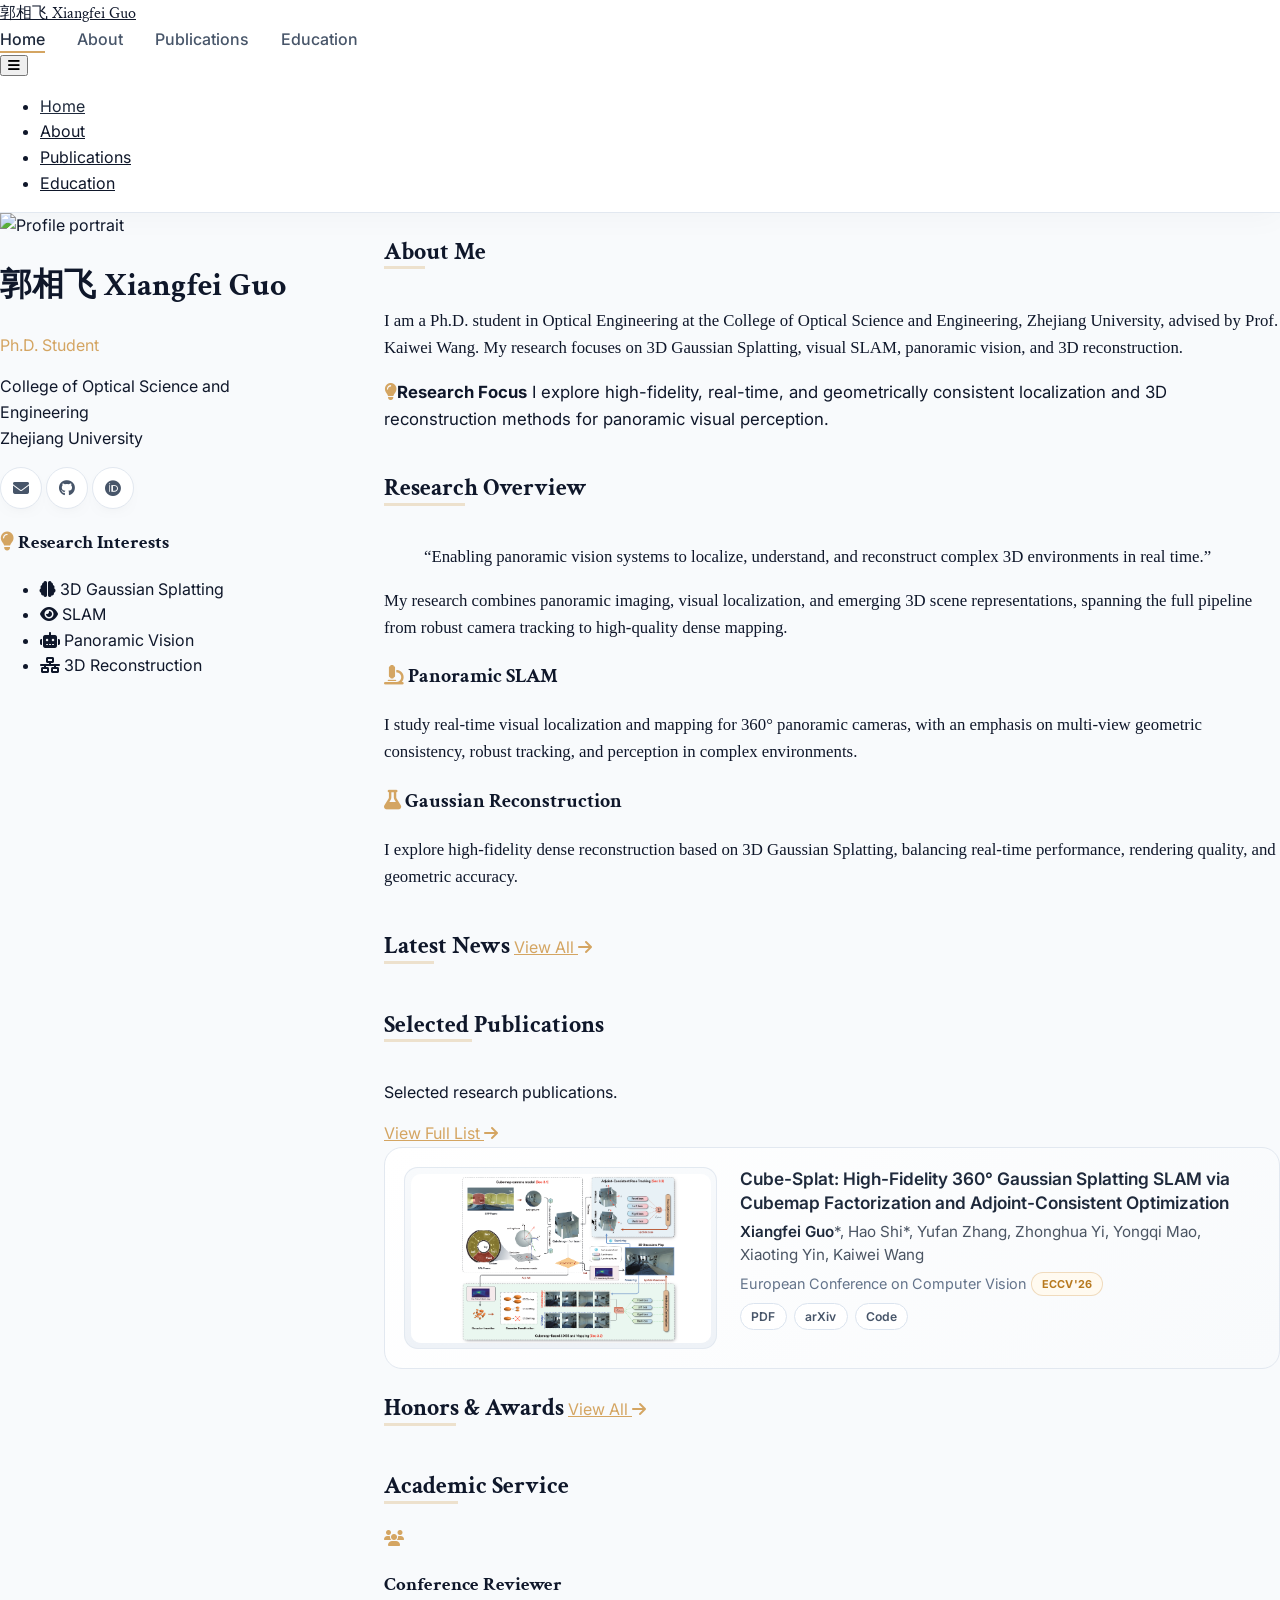
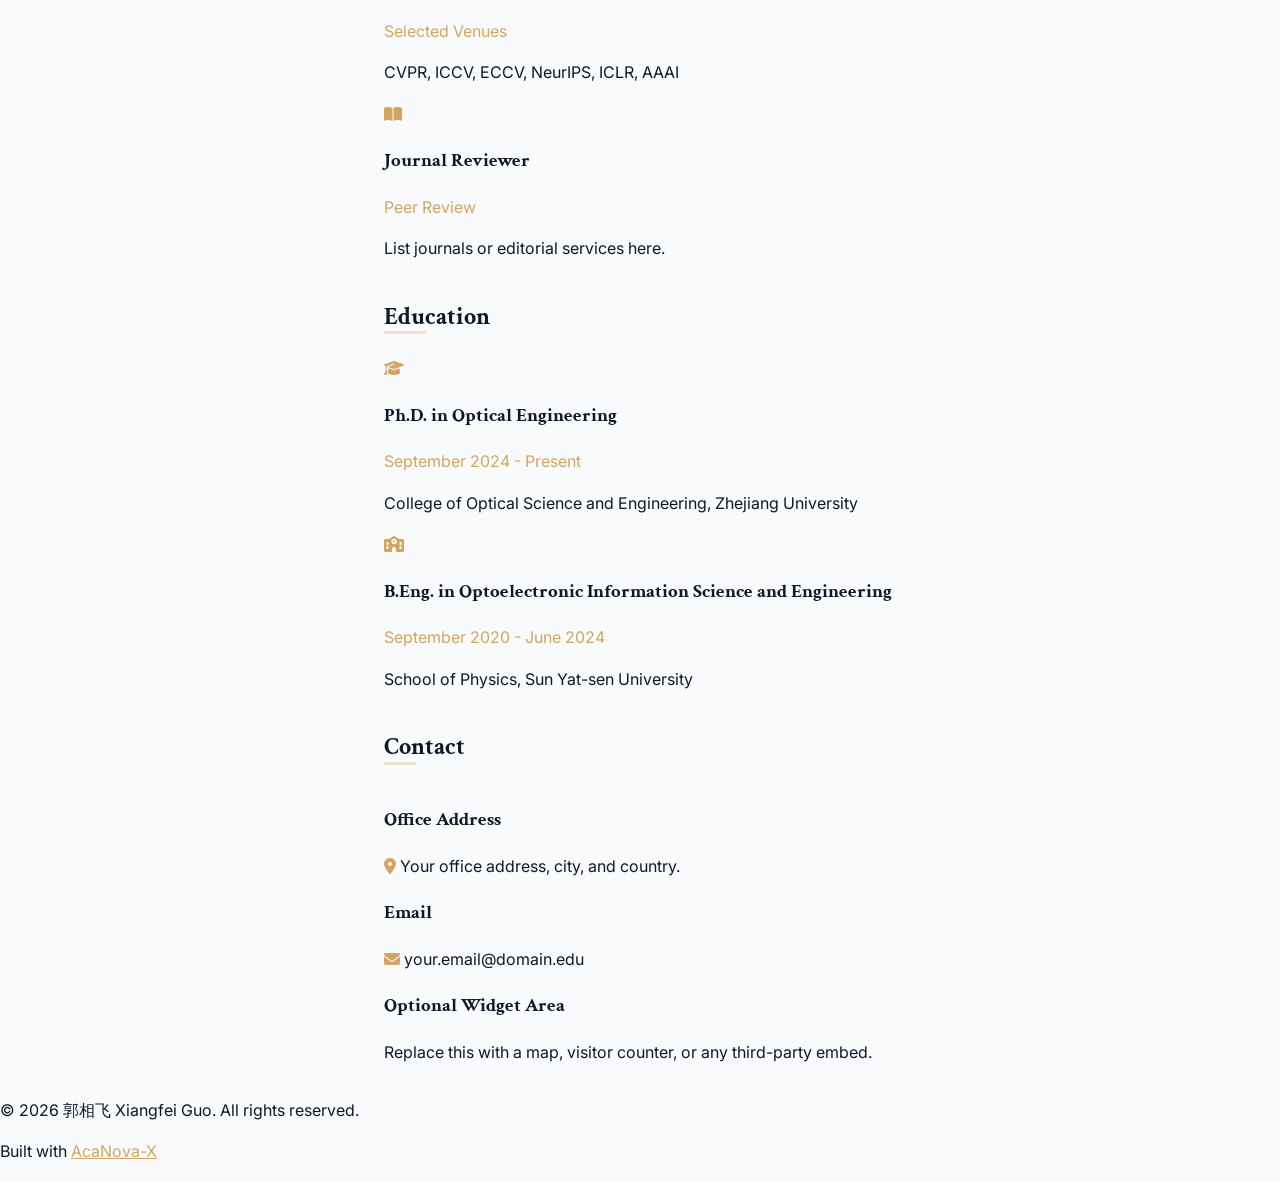
==== index.html @ fe102159 "Refresh navigation assets after deployment" ====
<!DOCTYPE html>
<html lang="en" class="scroll-smooth">
<head>
    <meta charset="UTF-8">
    <meta name="viewport" content="width=device-width, initial-scale=1.0">
    <title>郭相飞 Xiangfei Guo | Zhejiang University</title>
    <meta name="description" content="Xiangfei Guo is a Ph.D. student in Optical Engineering at Zhejiang University. His research focuses on 3D Gaussian Splatting, SLAM, panoramic vision, and 3D reconstruction.">
    <link rel="preconnect" href="https://fonts.googleapis.com">
    <link rel="preconnect" href="https://fonts.gstatic.com" crossorigin>
    <link href="https://fonts.googleapis.com/css2?family=Crimson+Text:ital,wght@0,400;0,600;0,700;1,400&family=Inter:wght@300;400;500;600;700&display=swap" rel="stylesheet">
    <link rel="stylesheet" href="styles.css?v=20261001-1">
    <link rel="stylesheet" href="https://cdnjs.cloudflare.com/ajax/libs/font-awesome/6.4.0/css/all.min.css">
    <script src="https://cdn.tailwindcss.com"></script>
    <script>
      tailwind.config = {
        theme: {
          extend: {
            colors: {
              background: '#fefffe',
              foreground: '#0f172a',
              primary: '#1e293b',
              accent: '#d4a562',
              'accent-dark': '#b88a4d',
              muted: '#64748b'
            },
            fontFamily: {
              sans: ['Inter', 'sans-serif'],
              serif: ['Crimson Text', 'serif']
            }
          }
        }
      };
    </script>
</head>
<body class="bg-background text-foreground antialiased font-sans">
    <nav class="top-nav glass fixed top-0 left-0 right-0 z-50 transition-all duration-300">
        <div class="max-w-7xl mx-auto px-4 sm:px-6 lg:px-8">
            <div class="flex justify-between items-center h-16 lg:h-20">
                <div class="flex-shrink-0">
                    <a href="#" class="text-xl lg:text-2xl font-serif font-semibold text-primary hover:text-accent transition-colors duration-200">
                        郭相飞 Xiangfei Guo
                    </a>
                </div>

                <div class="hidden lg:block">
                    <div class="ml-10 flex items-center space-x-8">
                        <ul class="nav-links">
                            <li><a href="#homepage" class="nav-item">Home</a></li>
                            <li><a href="#about" class="nav-item">About</a></li>
                            <li><a href="#publications" class="nav-item">Publications</a></li>
                            <li><a href="#educations" class="nav-item">Education</a></li>
                        </ul>
                    </div>
                </div>

                <div class="lg:hidden flex items-center">
                    <button class="mobile-menu-btn p-2 rounded-md text-neutral-600 hover:text-primary" aria-label="Toggle navigation">
                        <i class="fas fa-bars"></i>
                    </button>
                </div>
            </div>

            <div class="mobile-menu hidden lg:hidden absolute top-16 left-0 w-full bg-white/95 backdrop-blur-md border-b border-neutral-200 shadow-lg" id="mobile-menu">
                <ul class="flex flex-col py-4 px-4 space-y-4">
                    <li><a href="#homepage" class="mobile-nav-item block text-neutral-600 hover:text-primary font-medium">Home</a></li>
                    <li><a href="#about" class="mobile-nav-item block text-neutral-600 hover:text-primary font-medium">About</a></li>
                    <li><a href="#publications" class="mobile-nav-item block text-neutral-600 hover:text-primary font-medium">Publications</a></li>
                    <li><a href="#educations" class="mobile-nav-item block text-neutral-600 hover:text-primary font-medium">Education</a></li>
                </ul>
            </div>
        </div>
    </nav>

    <main class="min-h-screen pt-20 lg:pt-28 pb-12">
        <div class="w-full max-w-[1480px] mx-auto px-4 sm:px-6 lg:px-8">
            <div class="grid-layout">
                <div class="profile-column">
                    <div class="profile-card sticky top-24">
                        <div class="profile-image-container mb-6 mx-auto max-w-[180px]">
                            <img src="assets/profile.jpg" alt="Profile portrait" class="w-full h-auto rounded-xl shadow-sm">
                        </div>

                        <div class="text-center mb-6">
                            <h1 class="text-3xl font-serif font-bold text-primary mb-2">郭相飞 <span class="block text-2xl mt-1">Xiangfei Guo</span></h1>
                            <p class="text-lg text-accent font-medium mb-1">Ph.D. Student</p>
                            <p class="text-neutral-600 mb-2">College of Optical Science and Engineering<br>Zhejiang University</p>
                        </div>

                        <div class="social-links flex flex-wrap justify-center gap-3 mb-6">
                            <a href="mailto:guoxf@zju.edu.cn" class="social-btn" title="Email"><i class="fas fa-envelope"></i></a>
                            <a href="https://github.com/guoxf304" target="_blank" rel="noopener noreferrer" class="social-btn" title="GitHub"><i class="fab fa-github"></i></a>
                            <a href="https://orcid.org/0009-0009-0961-1100" target="_blank" rel="noopener noreferrer" class="social-btn" title="ORCID"><i class="fab fa-orcid"></i></a>
                        </div>

                        <div class="research-interests-card bg-neutral-100 rounded-xl p-5 mb-6">
                            <h3 class="font-serif font-bold text-lg text-primary mb-4 pb-2 border-b border-neutral-200 flex items-center">
                                <i class="fas fa-lightbulb text-accent mr-2 text-base"></i> Research Interests
                            </h3>
                            <ul class="space-y-3">
                                <li class="flex items-center text-neutral-700 hover:text-primary transition-colors">
                                    <i class="fas fa-brain text-accent/80 mr-3 w-5 text-center text-sm"></i>
                                    <span class="text-sm font-medium">3D Gaussian Splatting</span>
                                </li>
                                <li class="flex items-center text-neutral-700 hover:text-primary transition-colors">
                                    <i class="fas fa-eye text-accent/80 mr-3 w-5 text-center text-sm"></i>
                                    <span class="text-sm font-medium">SLAM</span>
                                </li>
                                <li class="flex items-center text-neutral-700 hover:text-primary transition-colors">
                                    <i class="fas fa-robot text-accent/80 mr-3 w-5 text-center text-sm"></i>
                                    <span class="text-sm font-medium">Panoramic Vision</span>
                                </li>
                                <li class="flex items-center text-neutral-700 hover:text-primary transition-colors">
                                    <i class="fas fa-network-wired text-accent/80 mr-3 w-5 text-center text-sm"></i>
                                    <span class="text-sm font-medium">3D Reconstruction</span>
                                </li>
                            </ul>
                        </div>
                    </div>
                </div>

                <div class="content-column space-y-12">
                    <section id="homepage" class="scroll-mt-24">
                        <span id="about"></span>
                        <div class="section-header mb-6">
                            <h2 class="text-3xl font-serif font-bold text-primary">About Me</h2>
                        </div>
                        <div class="prose max-w-none text-neutral-600 text-justify formal-font">
                            <p class="mb-4">
                                I am a Ph.D. student in Optical Engineering at the College of Optical Science and Engineering, Zhejiang University, advised by Prof. Kaiwei Wang. My research focuses on 3D Gaussian Splatting, visual SLAM, panoramic vision, and 3D reconstruction.
                            </p>

                            <div class="highlight-box bg-accent/10 border-l-4 border-accent p-4 rounded-r-lg text-left font-sans">
                                <p>
                                    <strong><i class="fas fa-lightbulb text-accent mr-2"></i>Research Focus</strong>
                                    I explore high-fidelity, real-time, and geometrically consistent localization and 3D reconstruction methods for panoramic visual perception.
                                </p>
                            </div>
                        </div>
                    </section>

                    <section id="research-thrust" class="scroll-mt-24">
                        <div class="section-header mb-6">
                            <h2 class="text-3xl font-serif font-bold text-primary">Research Overview</h2>
                        </div>
                        <div class="prose max-w-none text-neutral-600 text-justify formal-font">
                            <blockquote class="pl-4 border-l-4 border-accent/30 italic text-neutral-600 bg-neutral-50/50 p-4 rounded-r-lg mb-6">
                                “Enabling panoramic vision systems to localize, understand, and reconstruct complex 3D environments in real time.”
                            </blockquote>

                            <p class="mb-8">
                                My research combines panoramic imaging, visual localization, and emerging 3D scene representations, spanning the full pipeline from robust camera tracking to high-quality dense mapping.
                            </p>

                            <div class="grid md:grid-cols-2 gap-6">
                                <div class="thrust-card bg-neutral-50 rounded-xl p-5 border border-neutral-100 hover:shadow-md transition-all duration-300 group flex flex-col h-full">
                                    <h3 class="font-serif font-bold text-lg text-primary mb-4 flex items-center group-hover:text-accent transition-colors">
                                        <i class="fas fa-microscope text-accent mr-2 group-hover:scale-110 transition-transform"></i> Panoramic SLAM
                                    </h3>
                                    <p class="text-sm leading-relaxed text-justify text-neutral-600 flex-grow">
                                        I study real-time visual localization and mapping for 360° panoramic cameras, with an emphasis on multi-view geometric consistency, robust tracking, and perception in complex environments.
                                    </p>
                                </div>

                                <div class="thrust-card bg-neutral-50 rounded-xl p-5 border border-neutral-100 hover:shadow-md transition-all duration-300 group flex flex-col h-full">
                                    <h3 class="font-serif font-bold text-lg text-primary mb-4 flex items-center group-hover:text-accent transition-colors">
                                        <i class="fas fa-flask text-accent mr-2 group-hover:scale-110 transition-transform"></i> Gaussian Reconstruction
                                    </h3>
                                    <p class="text-sm leading-relaxed text-justify text-neutral-600 flex-grow">
                                        I explore high-fidelity dense reconstruction based on 3D Gaussian Splatting, balancing real-time performance, rendering quality, and geometric accuracy.
                                    </p>
                                </div>
                            </div>
                        </div>
                    </section>

                    <section id="latest-news" class="scroll-mt-24 hidden">
                        <div class="section-header mb-6 flex justify-between items-center">
                            <h2 class="text-3xl font-serif font-bold text-primary">Latest News</h2>
                            <a href="pages/all-news.html" class="text-sm font-medium text-accent hover:text-accent-dark transition-colors">View All <i class="fas fa-arrow-right ml-1"></i></a>
                        </div>
                        <div id="news-container" class="news-list space-y-4"></div>
                    </section>

                    <section id="publications" class="scroll-mt-24">
                        <div class="section-header mb-6 flex justify-between items-start gap-4">
                            <div>
                                <h2 class="text-3xl font-serif font-bold text-primary">Selected Publications</h2>
                                <p class="text-sm text-neutral-500 mt-1">Selected research publications.</p>
                            </div>
                            <a href="pages/all-publications.html" class="text-sm font-medium text-accent hover:text-accent-dark transition-colors whitespace-nowrap mt-1">View Full List <i class="fas fa-arrow-right ml-1"></i></a>
                        </div>

                        <div id="featured-publications-container" class="publications-list space-y-6"></div>
                    </section>

                    <section id="honors" class="scroll-mt-24 hidden">
                        <div class="section-header mb-6 flex justify-between items-center">
                            <h2 class="text-3xl font-serif font-bold text-primary">Honors & Awards</h2>
                            <a href="pages/all-honors.html" class="text-sm font-medium text-accent hover:text-accent-dark transition-colors">View All <i class="fas fa-arrow-right ml-1"></i></a>
                        </div>
                        <div id="honors-container" class="honors-list space-y-4"></div>
                    </section>

                    <section id="services" class="scroll-mt-24 hidden">
                        <div class="section-header mb-6">
                            <h2 class="text-3xl font-serif font-bold text-primary">Academic Service</h2>
                        </div>
                        <div class="timeline space-y-6">
                            <div class="timeline-item flex gap-4">
                                <div class="school-logo-container w-16 h-16 flex-shrink-0 bg-white rounded-lg shadow-sm p-2 flex items-center justify-center border border-neutral-100 text-2xl text-accent">
                                    <i class="fas fa-users"></i>
                                </div>
                                <div class="timeline-content">
                                    <h3 class="font-semibold text-primary">Conference Reviewer</h3>
                                    <p class="text-sm text-accent font-medium">Selected Venues</p>
                                    <p class="text-sm text-neutral-600 mt-1 leading-relaxed">CVPR, ICCV, ECCV, NeurIPS, ICLR, AAAI</p>
                                </div>
                            </div>

                            <div class="timeline-item flex gap-4">
                                <div class="school-logo-container w-16 h-16 flex-shrink-0 bg-white rounded-lg shadow-sm p-2 flex items-center justify-center border border-neutral-100 text-2xl text-accent">
                                    <i class="fas fa-book-open"></i>
                                </div>
                                <div class="timeline-content">
                                    <h3 class="font-semibold text-primary">Journal Reviewer</h3>
                                    <p class="text-sm text-accent font-medium">Peer Review</p>
                                    <p class="text-sm text-neutral-600 mt-1 leading-relaxed">List journals or editorial services here.</p>
                                </div>
                            </div>
                        </div>
                    </section>

                    <section id="educations" class="scroll-mt-24">
                        <div class="section-header mb-6">
                            <h2 class="text-3xl font-serif font-bold text-primary">Education</h2>
                        </div>
                        <div class="timeline space-y-6">
                            <div class="timeline-item flex gap-4">
                                <div class="school-logo-container w-16 h-16 flex-shrink-0 bg-white rounded-lg shadow-sm p-2 flex items-center justify-center border border-neutral-100 text-2xl text-accent">
                                    <i class="fas fa-graduation-cap"></i>
                                </div>
                                <div class="timeline-content">
                                    <h3 class="font-semibold text-primary">Ph.D. in Optical Engineering</h3>
                                    <p class="text-sm text-accent font-medium">September 2024 - Present</p>
                                    <p class="text-sm text-neutral-600 mt-1">College of Optical Science and Engineering, Zhejiang University</p>
                                </div>
                            </div>

                            <div class="timeline-item flex gap-4">
                                <div class="school-logo-container w-16 h-16 flex-shrink-0 bg-white rounded-lg shadow-sm p-2 flex items-center justify-center border border-neutral-100 text-2xl text-accent">
                                    <i class="fas fa-school"></i>
                                </div>
                                <div class="timeline-content">
                                    <h3 class="font-semibold text-primary">B.Eng. in Optoelectronic Information Science and Engineering</h3>
                                    <p class="text-sm text-accent font-medium">September 2020 - June 2024</p>
                                    <p class="text-sm text-neutral-600 mt-1">School of Physics, Sun Yat-sen University</p>
                                </div>
                            </div>
                        </div>
                    </section>

                    <section id="contact" class="scroll-mt-24 hidden">
                        <div class="section-header mb-6">
                            <h2 class="text-3xl font-serif font-bold text-primary">Contact</h2>
                        </div>
                        <div class="contact-card bg-white rounded-xl shadow-sm border border-neutral-200 p-5">
                            <div class="mb-4">
                                <h3 class="font-semibold text-primary mb-2">Office Address</h3>
                                <p class="text-neutral-600 flex items-start gap-2">
                                    <i class="fas fa-map-marker-alt mt-1 text-accent"></i>
                                    <span>Your office address, city, and country.</span>
                                </p>
                            </div>
                            <div class="mb-4">
                                <h3 class="font-semibold text-primary mb-2">Email</h3>
                                <p class="text-neutral-600 flex items-start gap-2">
                                    <i class="fas fa-envelope mt-1 text-accent"></i>
                                    <span>your.email@domain.edu</span>
                                </p>
                            </div>
                            <div class="visitor-stats text-center">
                                <h3 class="font-semibold text-primary mb-2">Optional Widget Area</h3>
                                <p class="text-sm text-neutral-500">
                                    Replace this with a map, visitor counter, or any third-party embed.
                                </p>
                            </div>
                        </div>
                    </section>
                </div>
            </div>
        </div>
    </main>

    <footer class="border-t border-neutral-200 py-8 mt-12 bg-neutral-50">
        <div class="max-w-[90rem] mx-auto px-4 text-center text-neutral-500 text-sm">
            <p>&copy; <span id="current-year"></span> 郭相飞 Xiangfei Guo. All rights reserved.</p>
            <p class="mt-2">Built with <a href="https://github.com/yihangtao/AcaNova-X" target="_blank" rel="noopener noreferrer" class="text-accent hover:underline font-medium">AcaNova-X</a></p>
        </div>
    </footer>

    <script src="script.js?v=20261001-1"></script>
</body>
</html>
---- styles.css ----
@import url('https://fonts.googleapis.com/css2?family=Crimson+Text:ital,wght@0,400;0,600;0,700;1,400&family=Inter:wght@300;400;500;600;700&family=Kalam:wght@300;400;700&display=swap');

body {
    font-family: 'Inter', sans-serif;
    color: #0f172a;
    background-color: #f8fafc;
    line-height: 1.6;
    margin: 0;
}

h1, h2, h3, h4, h5, h6 {
    font-family: 'Crimson Text', serif;
}

a {
    color: inherit;
}

.font-serif {
    font-family: 'Crimson Text', serif;
}

.font-sans {
    font-family: 'Inter', sans-serif;
}

.glass {
    background: rgba(255, 255, 255, 0.85);
    backdrop-filter: blur(12px);
    -webkit-backdrop-filter: blur(12px);
    border-bottom: 1px solid rgba(255, 255, 255, 0.3);
    box-shadow: 0 4px 30px rgba(0, 0, 0, 0.03);
}

.top-nav {
    background: rgba(255, 255, 255, 0.92);
    border-bottom: 1px solid #e2e8f0;
}

.nav-links {
    display: flex;
    align-items: center;
    gap: 2rem;
    list-style: none;
    margin: 0;
    padding: 0;
}

.nav-links > li {
    margin: 0;
}

.nav-item {
    position: relative;
    font-weight: 500;
    color: #475569;
    transition: color 0.2s;
    text-decoration: none;
}

.nav-item:hover,
.nav-item.active {
    color: #1e293b;
}

.nav-item::after {
    content: '';
    position: absolute;
    width: 0;
    height: 2px;
    bottom: -4px;
    left: 0;
    background-color: #d4a562;
    transition: width 0.3s ease;
}

.nav-item:hover::after,
.nav-item.active::after {
    width: 100%;
}

.mobile-nav-item.active {
    color: #1e293b;
}

.profile-image-container {
    position: relative;
    z-index: 10;
}

section {
    position: relative;
}

.section-header h2,
.section-title {
    position: relative;
    display: inline-block;
}

.section-header h2::after,
.section-title::after {
    content: '';
    position: absolute;
    bottom: 2px;
    left: 0;
    width: 40%;
    height: 3px;
    background-color: rgba(212, 165, 98, 0.3);
    z-index: -1;
}

.grid-layout {
    display: grid;
    grid-template-columns: 1fr;
    gap: 2rem;
}

@media (min-width: 1024px) {
    .grid-layout {
        grid-template-columns: 320px 1fr;
        gap: 4rem;
        align-items: start;
    }
}

.contact-card {
    transition: all 0.3s ease;
}

.contact-card:hover {
    transform: translateY(-2px);
    box-shadow: 0 10px 15px -3px rgba(0, 0, 0, 0.1), 0 4px 6px -2px rgba(0, 0, 0, 0.05);
    border-color: #cbd5e1;
}

::-webkit-scrollbar {
    width: 8px;
}

::-webkit-scrollbar-track {
    background: #f1f5f9;
}

::-webkit-scrollbar-thumb {
    background: #cbd5e1;
    border-radius: 4px;
}

::-webkit-scrollbar-thumb:hover {
    background: #94a3b8;
}

.text-accent {
    color: #d4a562;
}

.bg-accent {
    background-color: #d4a562;
}

.border-accent {
    border-color: #d4a562;
}

.hover\:text-accent:hover {
    color: #d4a562;
}

details summary {
    cursor: pointer;
    transition: all 0.2s cubic-bezier(0.4, 0, 0.2, 1);
    text-align: justify;
}

.formal-font {
    font-family: 'Times New Roman', Times, serif;
    font-size: 1.05rem;
    line-height: 1.6;
}

.link-highlight {
    color: #b7791f;
    text-decoration: none;
    border-bottom: 1px solid rgba(212, 165, 98, 0.35);
}

.link-highlight:hover {
    color: #8b5e2b;
}

.social-btn {
    width: 2.5rem;
    height: 2.5rem;
    display: inline-flex;
    align-items: center;
    justify-content: center;
    border-radius: 999px;
    border: 1px solid #e2e8f0;
    color: #475569;
    background: #ffffff;
    text-decoration: none;
    transition: all 0.2s ease;
    box-shadow: 0 6px 18px -16px rgba(15, 23, 42, 0.55);
}

.social-btn:hover {
    border-color: rgba(212, 165, 98, 0.5);
    color: #b7791f;
    transform: translateY(-1px);
}

.timeline-item {
    align-items: flex-start;
}

.school-logo-container {
    box-sizing: border-box;
}

.content-container {
    max-width: 1100px;
    margin: 0 auto;
    padding: 6rem 1.25rem 3rem;
}

.main-wrapper {
    width: 100%;
}

.main-content {
    width: 100%;
}

.section {
    background: transparent;
}

.section-title {
    font-size: 2rem;
    font-weight: 700;
    color: #1e293b;
    margin: 0 0 1rem;
}

.subtitle-text {
    font-size: 0.95rem;
    color: #64748b;
    margin-left: 0.5rem;
}

.content-block {
    margin-top: 1.5rem;
}

.view-all-container {
    margin-top: 2rem;
    display: flex;
    justify-content: center;
}

.view-all-btn {
    display: inline-flex;
    align-items: center;
    gap: 0.5rem;
    padding: 0.7rem 1.1rem;
    border-radius: 999px;
    border: 1px solid #dbe4ef;
    background: #ffffff;
    color: #334155;
    text-decoration: none;
    transition: all 0.2s ease;
}

.view-all-btn:hover {
    border-color: rgba(212, 165, 98, 0.55);
    color: #b7791f;
    background: #fffaf0;
}

.publication-filters {
    display: flex;
    flex-wrap: wrap;
    gap: 0.75rem;
    margin: 1rem 0 0;
}

.filter-link {
    display: inline-flex;
    align-items: center;
    gap: 0.45rem;
    padding: 0.55rem 0.95rem;
    border-radius: 999px;
    border: 1px solid #dbe4ef;
    background: #ffffff;
    color: #475569;
    text-decoration: none;
    transition: all 0.2s ease;
}

.filter-link:hover,
.filter-link.active {
    background: #1e293b;
    border-color: #1e293b;
    color: #ffffff;
}

.empty-state {
    text-align: center;
    color: #64748b;
    padding: 2rem 0;
}

.pub-year-group {
    margin-bottom: 2rem;
}

.pub-year-header {
    font-family: 'Inter', sans-serif;
    font-size: 1.35rem;
    font-weight: 700;
    font-style: italic;
    letter-spacing: 0.05em;
    color: #1e293b;
    margin-bottom: 1rem;
    border-bottom: 2px solid #e2e8f0;
    padding-bottom: 0.25rem;
    display: inline-block;
}

.pub-list-ul {
    list-style: none;
    padding-left: 0;
    margin: 0;
    display: flex;
    flex-direction: column;
    gap: 1.4rem;
}

.pub-list-item {
    display: flex;
    gap: 1.4rem;
    align-items: flex-start;
    padding: 1.2rem;
    border: 1px solid #e2e8f0;
    border-radius: 18px;
    background: linear-gradient(135deg, #ffffff 0%, #f8fafc 100%);
    transition: border-color 0.25s ease, background-color 0.25s ease;
    line-height: 1.5;
}

.pub-list-item:hover {
    border-color: rgba(212, 165, 98, 0.55);
}

.pub-content-wrapper {
    width: 100%;
    flex: 1 1 auto;
}

.pub-line-1 {
    display: flex;
    flex-wrap: wrap;
    align-items: center;
    gap: 0.55rem;
    font-size: 1rem;
    margin-bottom: 0.45rem;
}

.pub-title-text {
    font-weight: 600;
    color: #1e293b;
    font-size: 1.08rem;
    line-height: 1.35;
    flex: 0 1 auto;
}

.pub-line-2 {
    font-size: 0.95rem;
    color: #4b5563;
    margin-bottom: 0.35rem;
}

.pub-line-2 strong,
.pub-line-2 b {
    color: #1e293b;
    font-weight: 600;
}

.pub-line-3 {
    font-size: 0.9rem;
    color: #64748b;
    display: flex;
    flex-wrap: wrap;
    align-items: center;
    gap: 0.35rem;
}

.pub-line-4 {
    display: flex;
    flex-wrap: wrap;
    gap: 0.45rem;
    margin-top: 0.45rem;
}

.pub-link-btn {
    display: inline-block;
    font-size: 0.76rem;
    font-weight: 600;
    padding: 0.2rem 0.65rem;
    border: 1px solid #dbe4ef;
    border-radius: 999px;
    color: #475569;
    text-decoration: none;
    transition: all 0.2s;
    background-color: #ffffff;
    box-shadow: 0 8px 16px -14px rgba(15, 23, 42, 0.45);
}

.pub-link-btn:hover {
    border-color: rgba(212, 165, 98, 0.55);
    color: #b7791f;
    background-color: #fffaf0;
}

.pub-link-btn.is-placeholder {
    color: #94a3b8;
    border-style: dashed;
    background-color: #f8fafc;
    cursor: default;
}

.pub-venue-tag {
    display: inline-flex;
    align-items: center;
    justify-content: center;
    padding: 0.28rem 0.8rem;
    border-radius: 999px;
    border: 1px solid rgba(148, 163, 184, 0.28);
    background: rgba(255, 255, 255, 0.96);
    font-size: 0.78rem;
    font-weight: 700;
    letter-spacing: 0.04em;
    white-space: nowrap;
}

.pub-venue-inline-tag {
    padding: 0.18rem 0.58rem;
    font-size: 0.68rem;
    letter-spacing: 0.025em;
}

.tag-conference {
    color: #b7791f;
    border-color: rgba(212, 165, 98, 0.36);
    background: #fffaf0;
}

.tag-under-review {
    color: #2563eb;
    border-color: rgba(37, 99, 235, 0.22);
    background: #eff6ff;
}

.pub-badge-highlight {
    display: inline-block;
    background-color: #ef4444;
    color: #ffffff;
    font-size: 0.75rem;
    font-weight: 700;
    padding: 0.16rem 0.5rem;
    border-radius: 999px;
    line-height: 1.2;
}

.pub-list-item.with-thumbnail-expanded {
    display: flex;
}

.pub-thumbnail-box {
    width: 300px;
    aspect-ratio: 16 / 9;
    flex-shrink: 0;
    order: -1;
    position: relative;
    border-radius: 14px;
    overflow: hidden;
    background: linear-gradient(180deg, #f8fafc 0%, #eef2f7 100%);
    border: 1px solid rgba(226, 232, 240, 0.9);
    padding: 0.35rem;
}

.pub-thumbnail-box img {
    width: 100%;
    height: 100%;
    display: block;
    border-radius: 10px;
    object-fit: contain;
    background: #ffffff;
}

.news-item {
    display: grid;
    grid-template-columns: 80px 1fr;
    gap: 1.5rem;
    align-items: baseline;
    padding-bottom: 0.5rem;
    border-bottom: 1px dashed #e2e8f0;
}

.news-item:last-child {
    border-bottom: none;
}

.news-date {
    font-family: 'Kalam', cursive;
    font-weight: 400;
    font-size: 0.9rem;
    color: #64748b;
    white-space: nowrap;
}

.news-content {
    font-family: 'Kalam', cursive;
    font-size: 0.95rem;
    color: #334155;
    line-height: 1.5;
}

.news-content a {
    color: #b7791f;
    text-decoration: none;
}

.honor-item {
    display: grid;
    grid-template-columns: 100px 1fr;
    gap: 1.5rem;
    align-items: baseline;
    margin-bottom: 1.5rem;
}

.honor-year {
    font-family: 'Courier New', Courier, monospace;
    font-weight: 700;
    font-size: 0.9rem;
    color: #d4a562;
    text-align: right;
    white-space: nowrap;
}

.honor-content h3 {
    font-size: 1rem;
    font-weight: 600;
    color: #1e293b;
    margin: 0 0 0.2rem;
}

.honor-content p {
    margin: 0;
    color: #475569;
}

@media (max-width: 640px) {
    .content-container {
        padding-top: 5rem;
    }

    .news-item,
    .honor-item {
        grid-template-columns: 1fr;
        gap: 0.4rem;
    }

    .honor-year {
        text-align: left;
    }

    .pub-list-item,
    .pub-list-item.with-thumbnail-expanded {
        flex-direction: column;
    }

    .pub-thumbnail-box {
        width: 100%;
        max-width: none;
    }

    .publication-filters {
        flex-direction: column;
        align-items: stretch;
    }
}
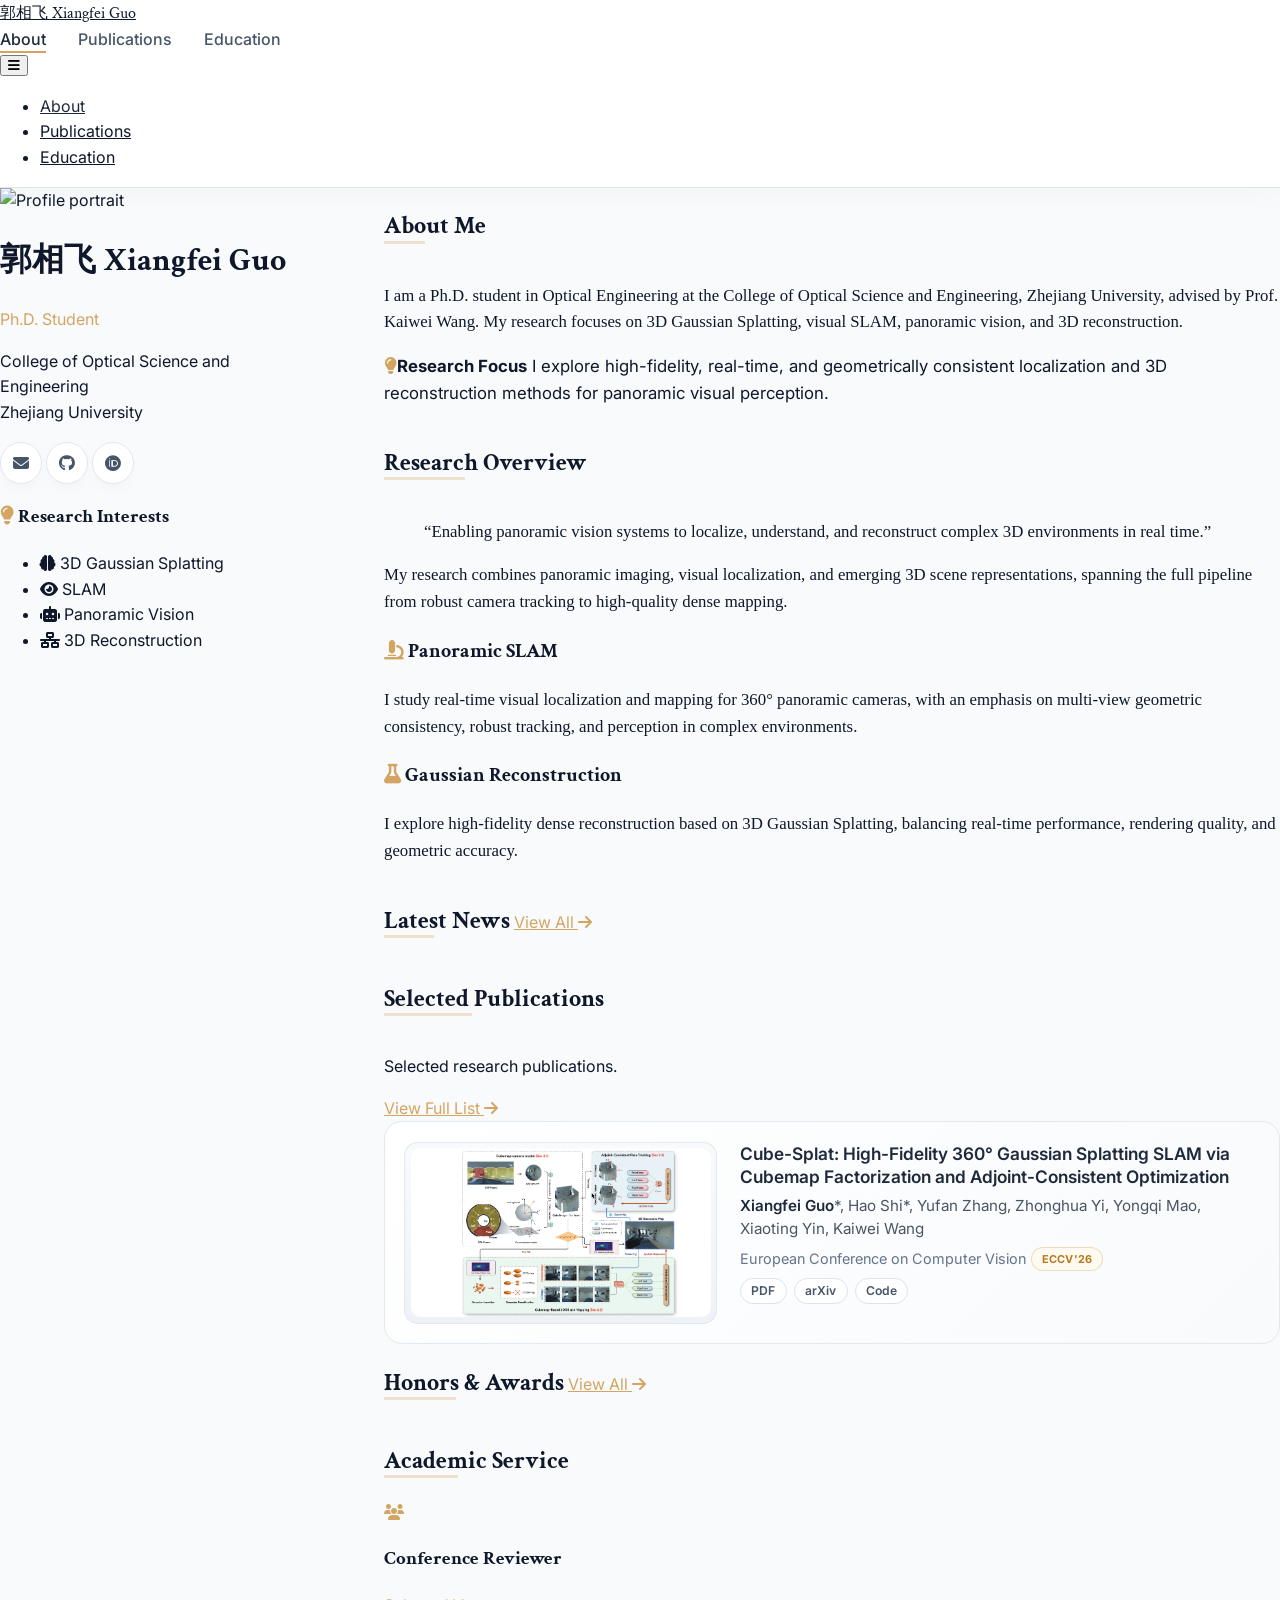
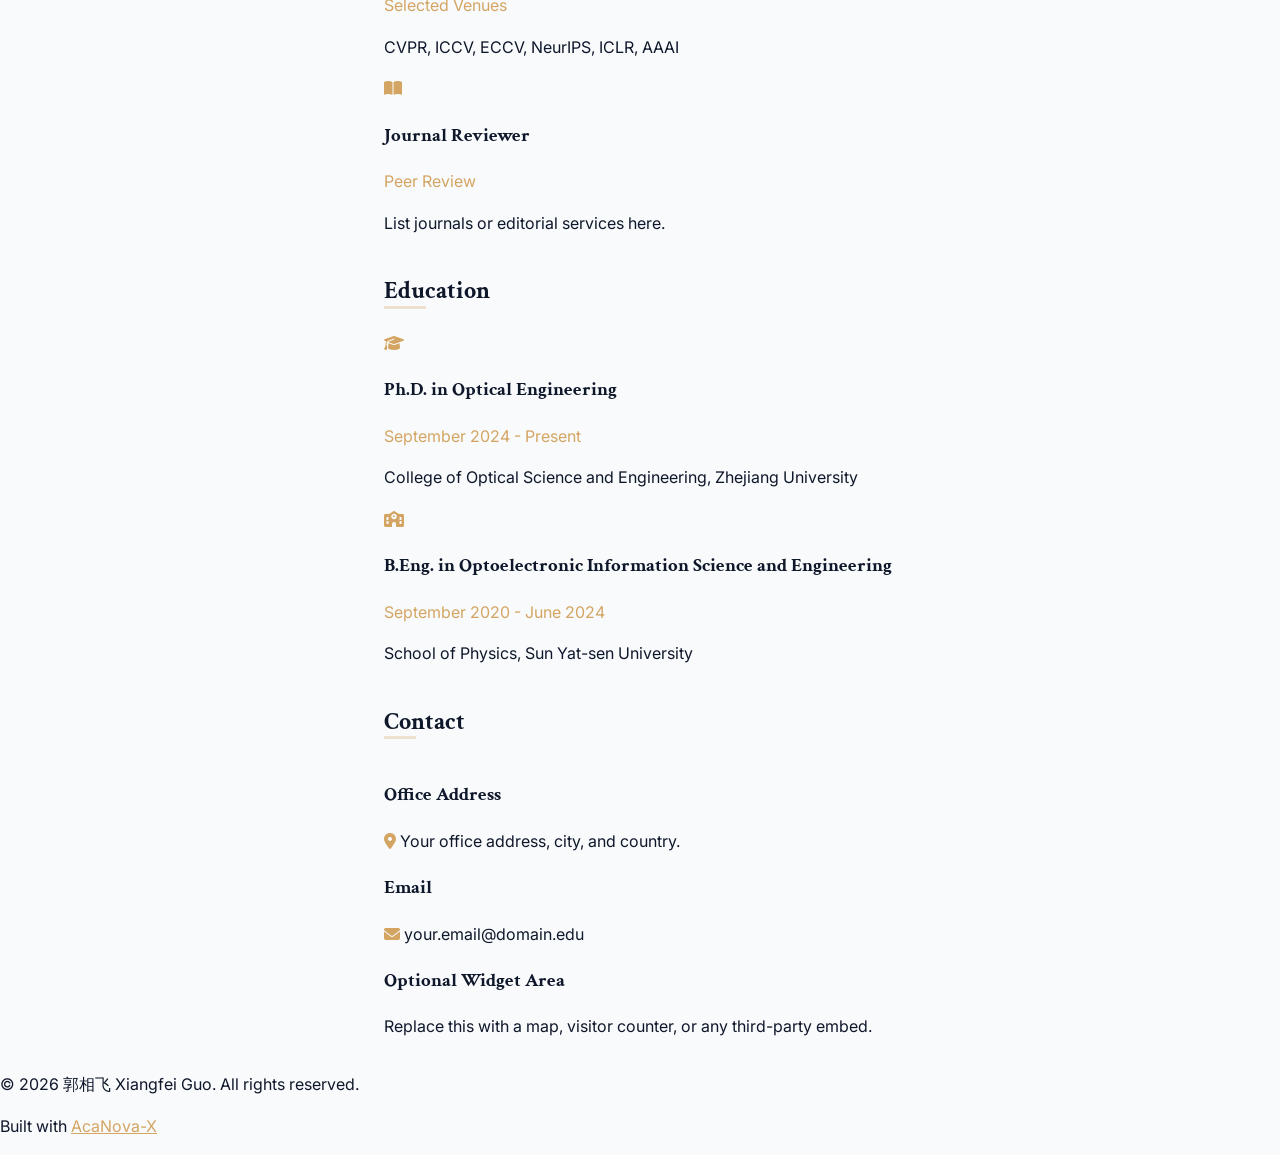
==== commit 0fb9677b: "Resolve navigation highlight edge cases" ====
--- a/index.html
+++ b/index.html
@@ -8,7 +8,7 @@
     <link rel="preconnect" href="https://fonts.googleapis.com">
     <link rel="preconnect" href="https://fonts.gstatic.com" crossorigin>
     <link href="https://fonts.googleapis.com/css2?family=Crimson+Text:ital,wght@0,400;0,600;0,700;1,400&family=Inter:wght@300;400;500;600;700&display=swap" rel="stylesheet">
-    <link rel="stylesheet" href="styles.css?v=20261001-1">
+    <link rel="stylesheet" href="styles.css?v=20261001-2">
     <link rel="stylesheet" href="https://cdnjs.cloudflare.com/ajax/libs/font-awesome/6.4.0/css/all.min.css">
     <script src="https://cdn.tailwindcss.com"></script>
     <script>
@@ -45,7 +45,6 @@
                 <div class="hidden lg:block">
                     <div class="ml-10 flex items-center space-x-8">
                         <ul class="nav-links">
-                            <li><a href="#homepage" class="nav-item">Home</a></li>
                             <li><a href="#about" class="nav-item">About</a></li>
                             <li><a href="#publications" class="nav-item">Publications</a></li>
                             <li><a href="#educations" class="nav-item">Education</a></li>
@@ -62,7 +61,6 @@
 
             <div class="mobile-menu hidden lg:hidden absolute top-16 left-0 w-full bg-white/95 backdrop-blur-md border-b border-neutral-200 shadow-lg" id="mobile-menu">
                 <ul class="flex flex-col py-4 px-4 space-y-4">
-                    <li><a href="#homepage" class="mobile-nav-item block text-neutral-600 hover:text-primary font-medium">Home</a></li>
                     <li><a href="#about" class="mobile-nav-item block text-neutral-600 hover:text-primary font-medium">About</a></li>
                     <li><a href="#publications" class="mobile-nav-item block text-neutral-600 hover:text-primary font-medium">Publications</a></li>
                     <li><a href="#educations" class="mobile-nav-item block text-neutral-600 hover:text-primary font-medium">Education</a></li>
@@ -298,6 +296,6 @@
         </div>
     </footer>
 
-    <script src="script.js?v=20261001-1"></script>
+    <script src="script.js?v=20261001-2"></script>
 </body>
 </html>
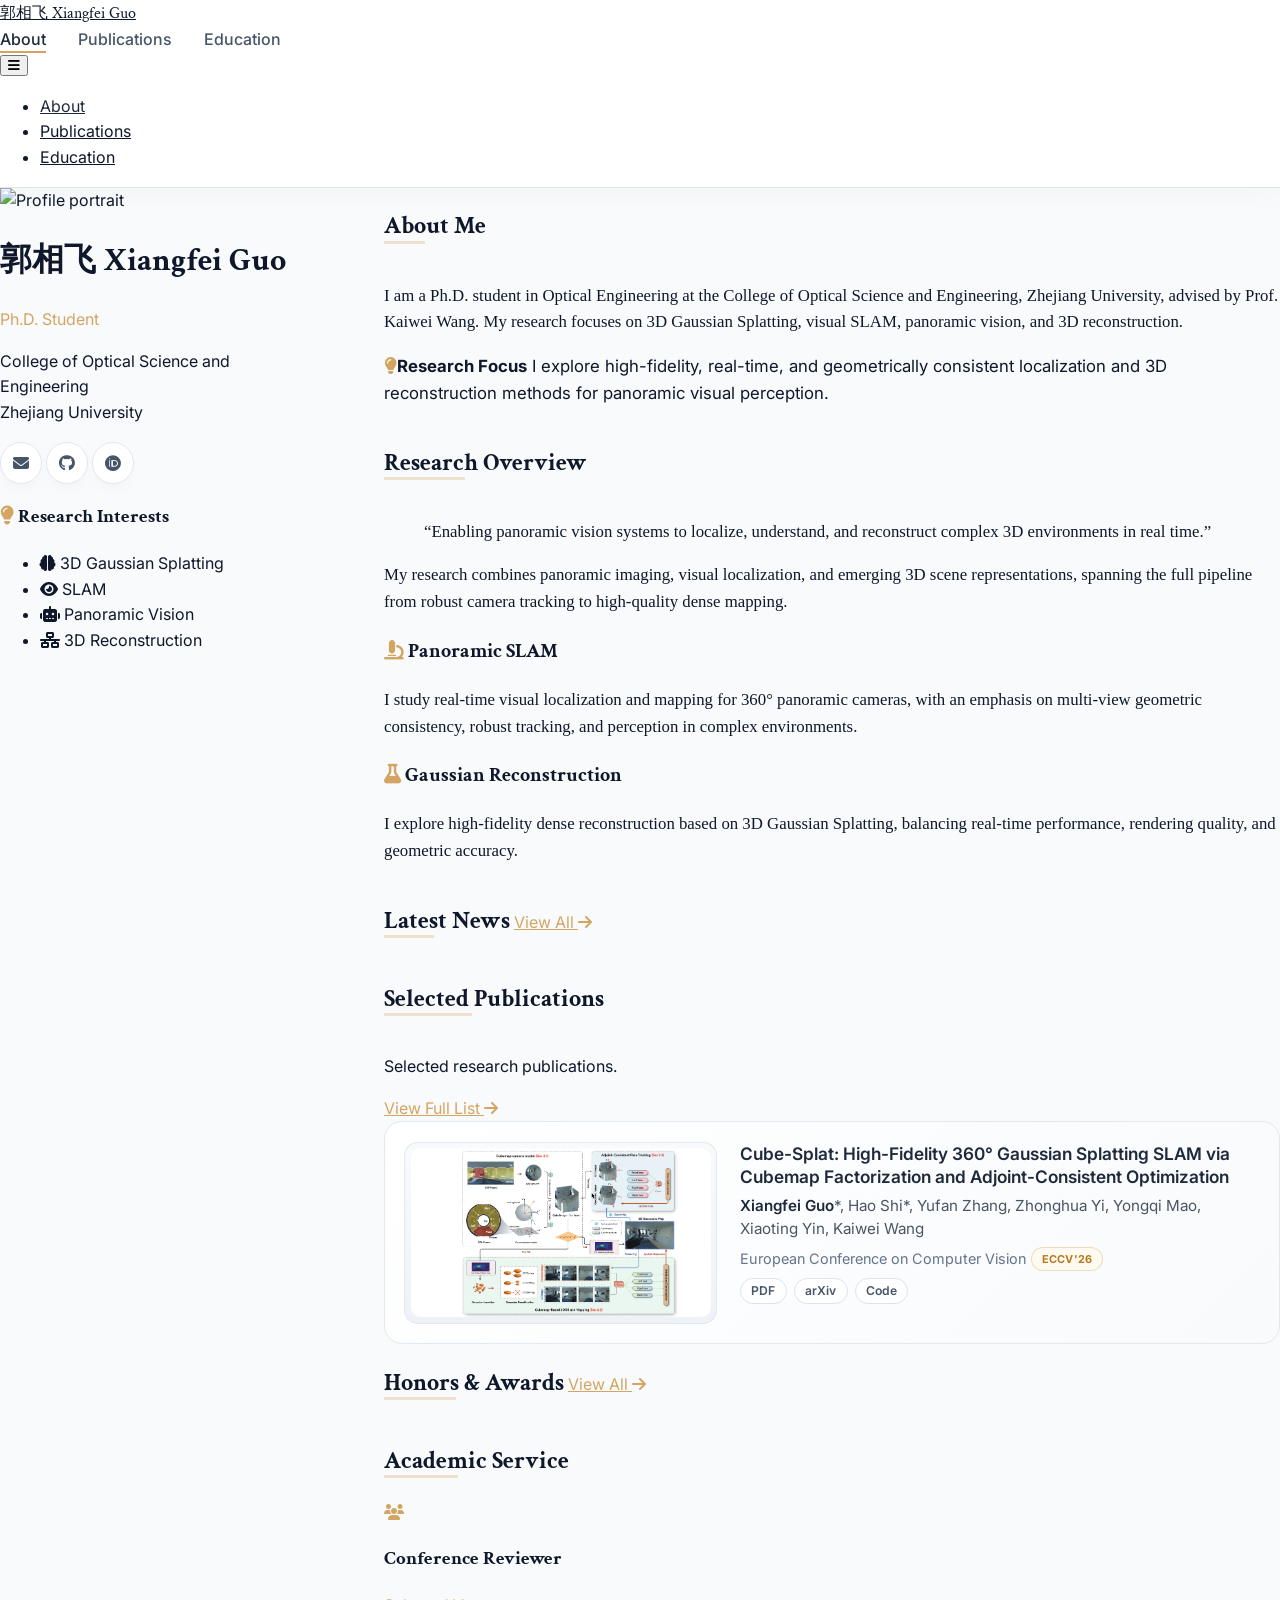
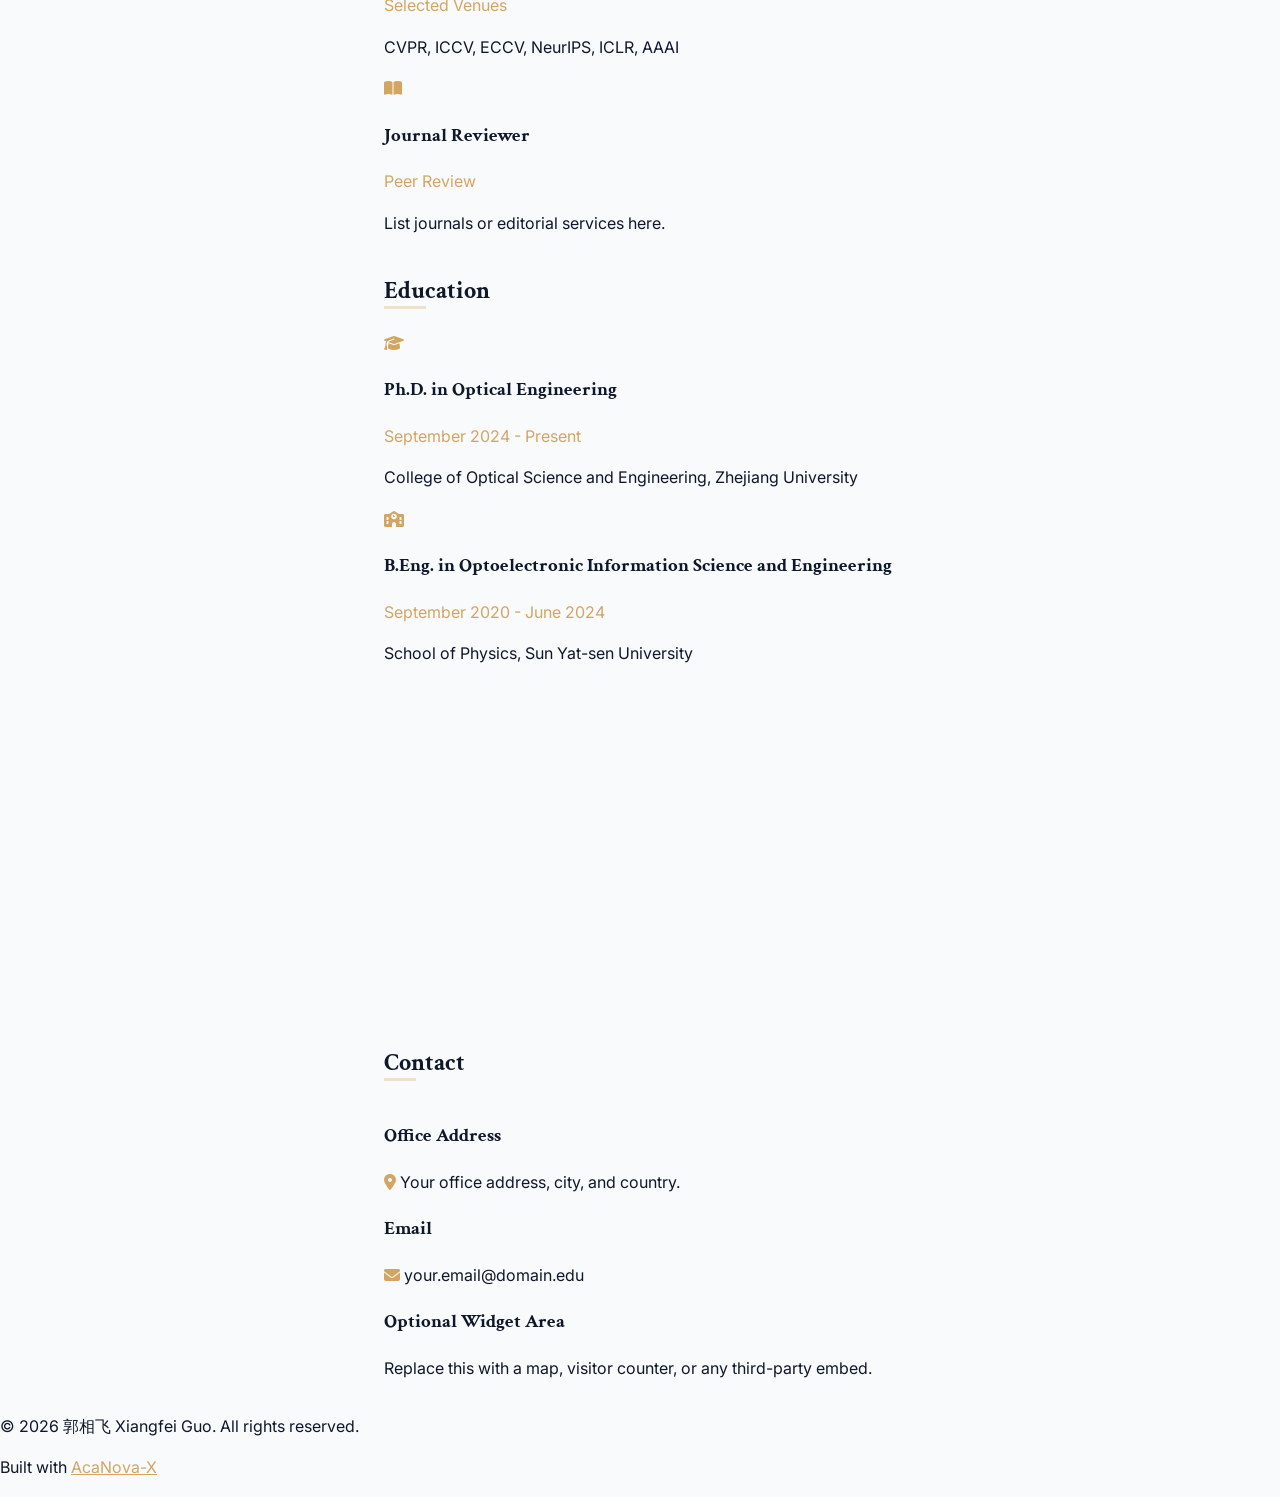
==== commit 264b11e9: "Give navigation sections distinct scroll positions" ====
--- a/index.html
+++ b/index.html
@@ -8,7 +8,7 @@
     <link rel="preconnect" href="https://fonts.googleapis.com">
     <link rel="preconnect" href="https://fonts.gstatic.com" crossorigin>
     <link href="https://fonts.googleapis.com/css2?family=Crimson+Text:ital,wght@0,400;0,600;0,700;1,400&family=Inter:wght@300;400;500;600;700&display=swap" rel="stylesheet">
-    <link rel="stylesheet" href="styles.css?v=20261001-2">
+    <link rel="stylesheet" href="styles.css?v=20261001-3">
     <link rel="stylesheet" href="https://cdnjs.cloudflare.com/ajax/libs/font-awesome/6.4.0/css/all.min.css">
     <script src="https://cdn.tailwindcss.com"></script>
     <script>
@@ -296,6 +296,6 @@
         </div>
     </footer>
 
-    <script src="script.js?v=20261001-2"></script>
+    <script src="script.js?v=20261001-3"></script>
 </body>
 </html>
--- a/styles.css
+++ b/styles.css
@@ -121,6 +121,10 @@
         grid-template-columns: 320px 1fr;
         gap: 4rem;
         align-items: start;
+    }
+
+    #educations {
+        min-height: calc(100vh - 8rem);
     }
 }
 
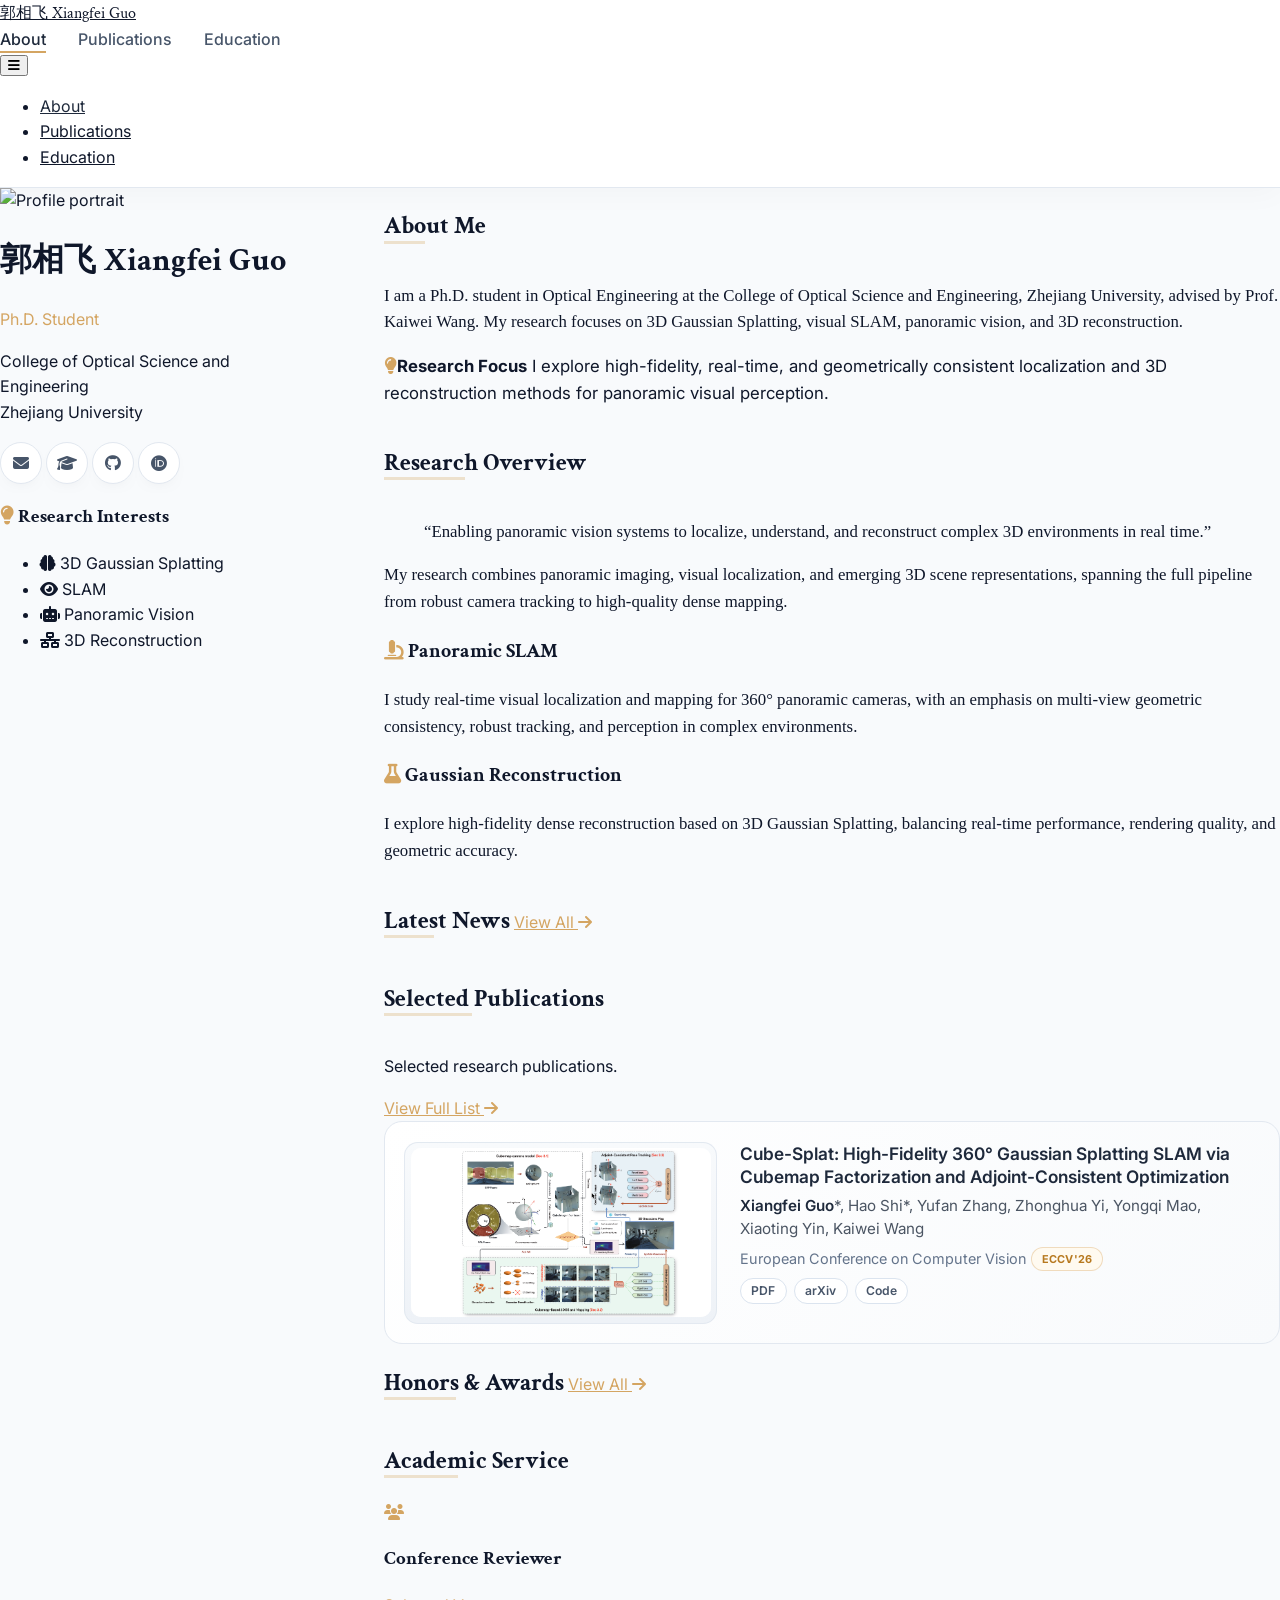
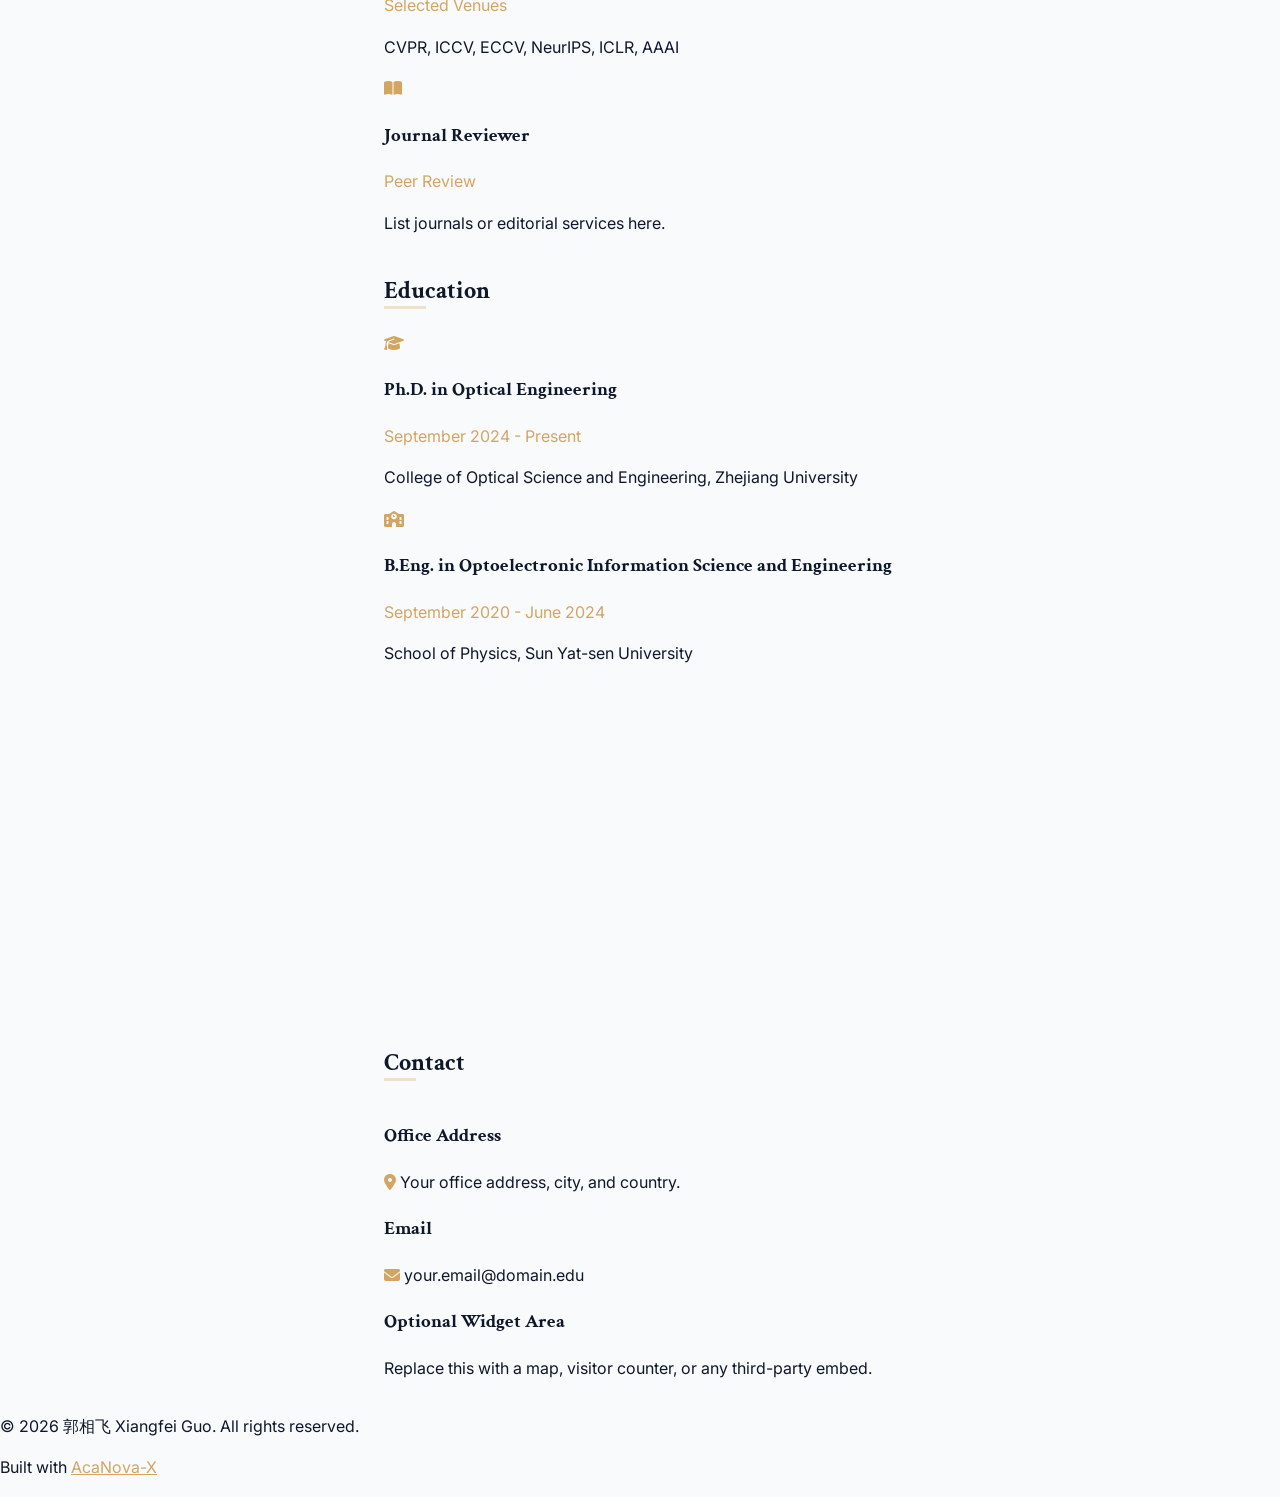
==== commit 9473361d: "Add Google Scholar profile" ====
--- a/index.html
+++ b/index.html
@@ -86,6 +86,7 @@
 
                         <div class="social-links flex flex-wrap justify-center gap-3 mb-6">
                             <a href="mailto:guoxf@zju.edu.cn" class="social-btn" title="Email"><i class="fas fa-envelope"></i></a>
+                            <a href="https://scholar.google.com/citations?hl=zh-CN&amp;user=iNXAVoUAAAAJ" target="_blank" rel="noopener noreferrer" class="social-btn" title="Google Scholar"><i class="fas fa-graduation-cap"></i></a>
                             <a href="https://github.com/guoxf304" target="_blank" rel="noopener noreferrer" class="social-btn" title="GitHub"><i class="fab fa-github"></i></a>
                             <a href="https://orcid.org/0009-0009-0961-1100" target="_blank" rel="noopener noreferrer" class="social-btn" title="ORCID"><i class="fab fa-orcid"></i></a>
                         </div>
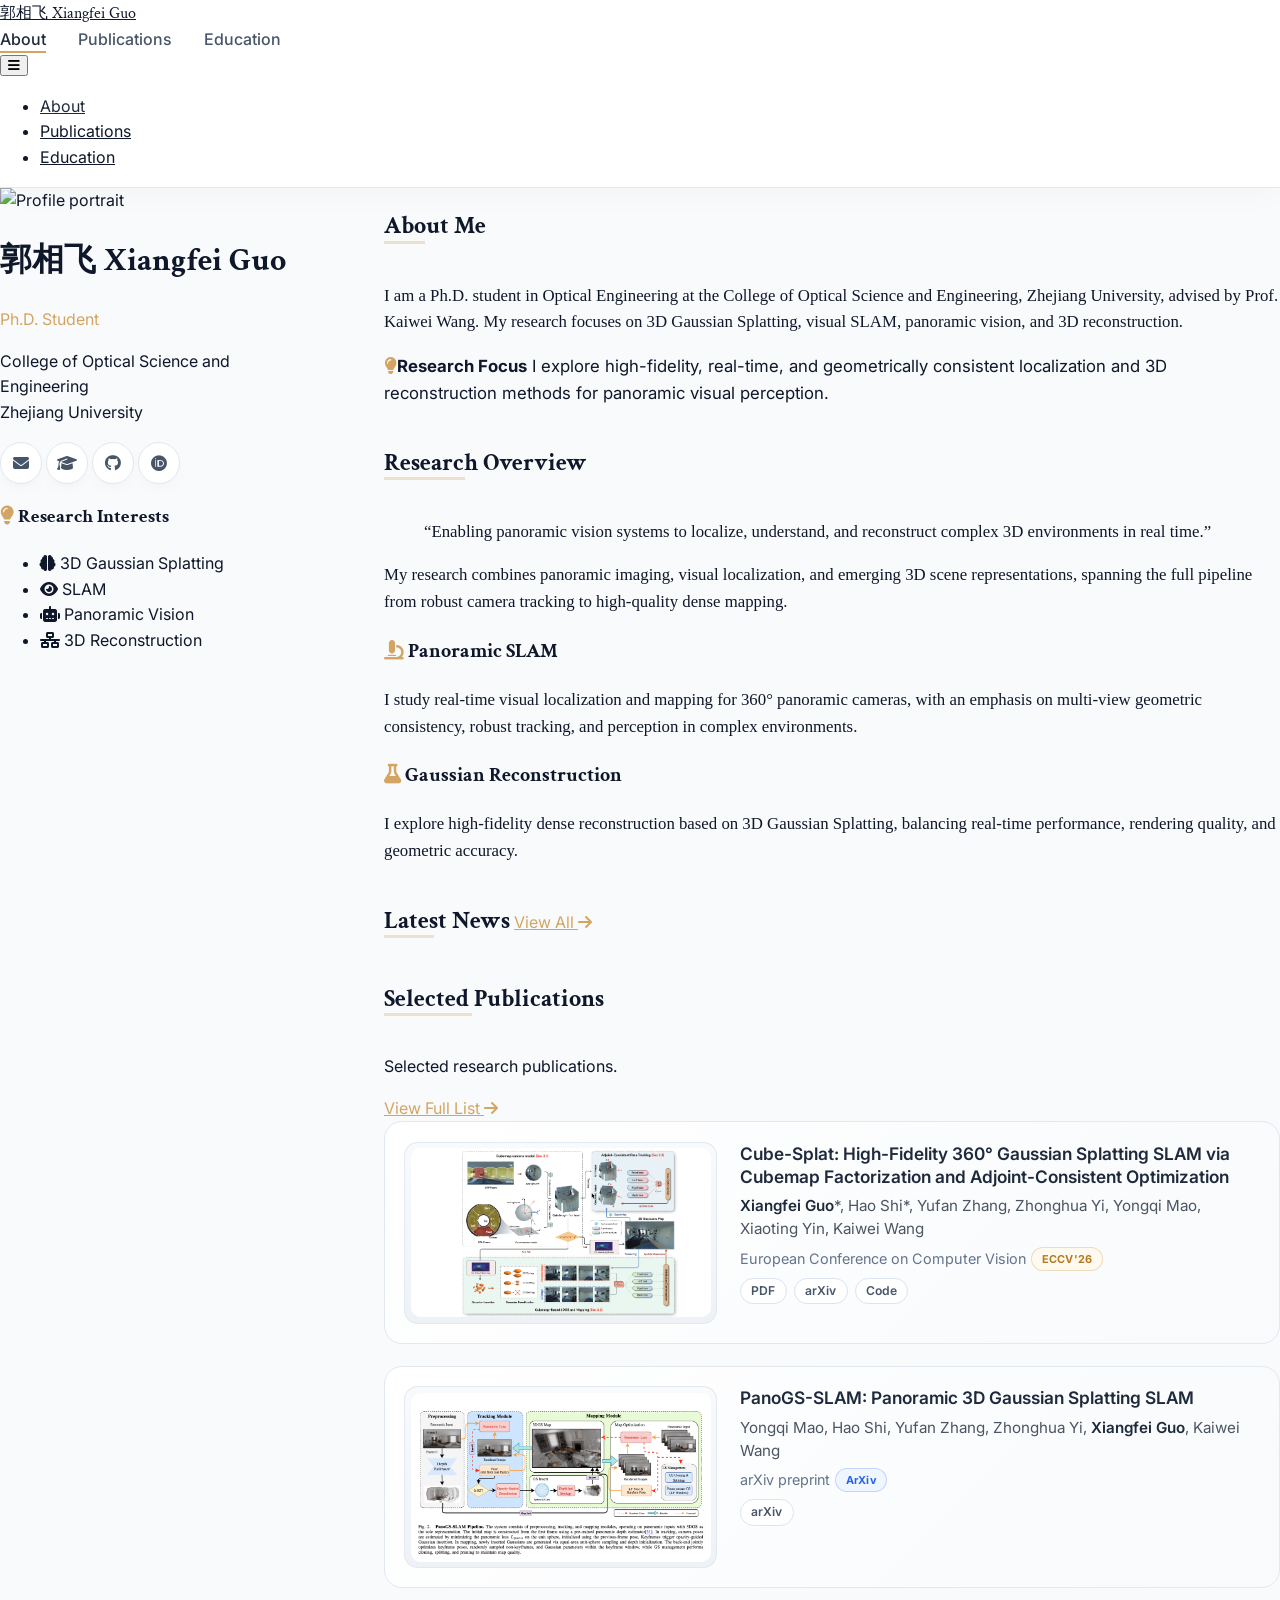
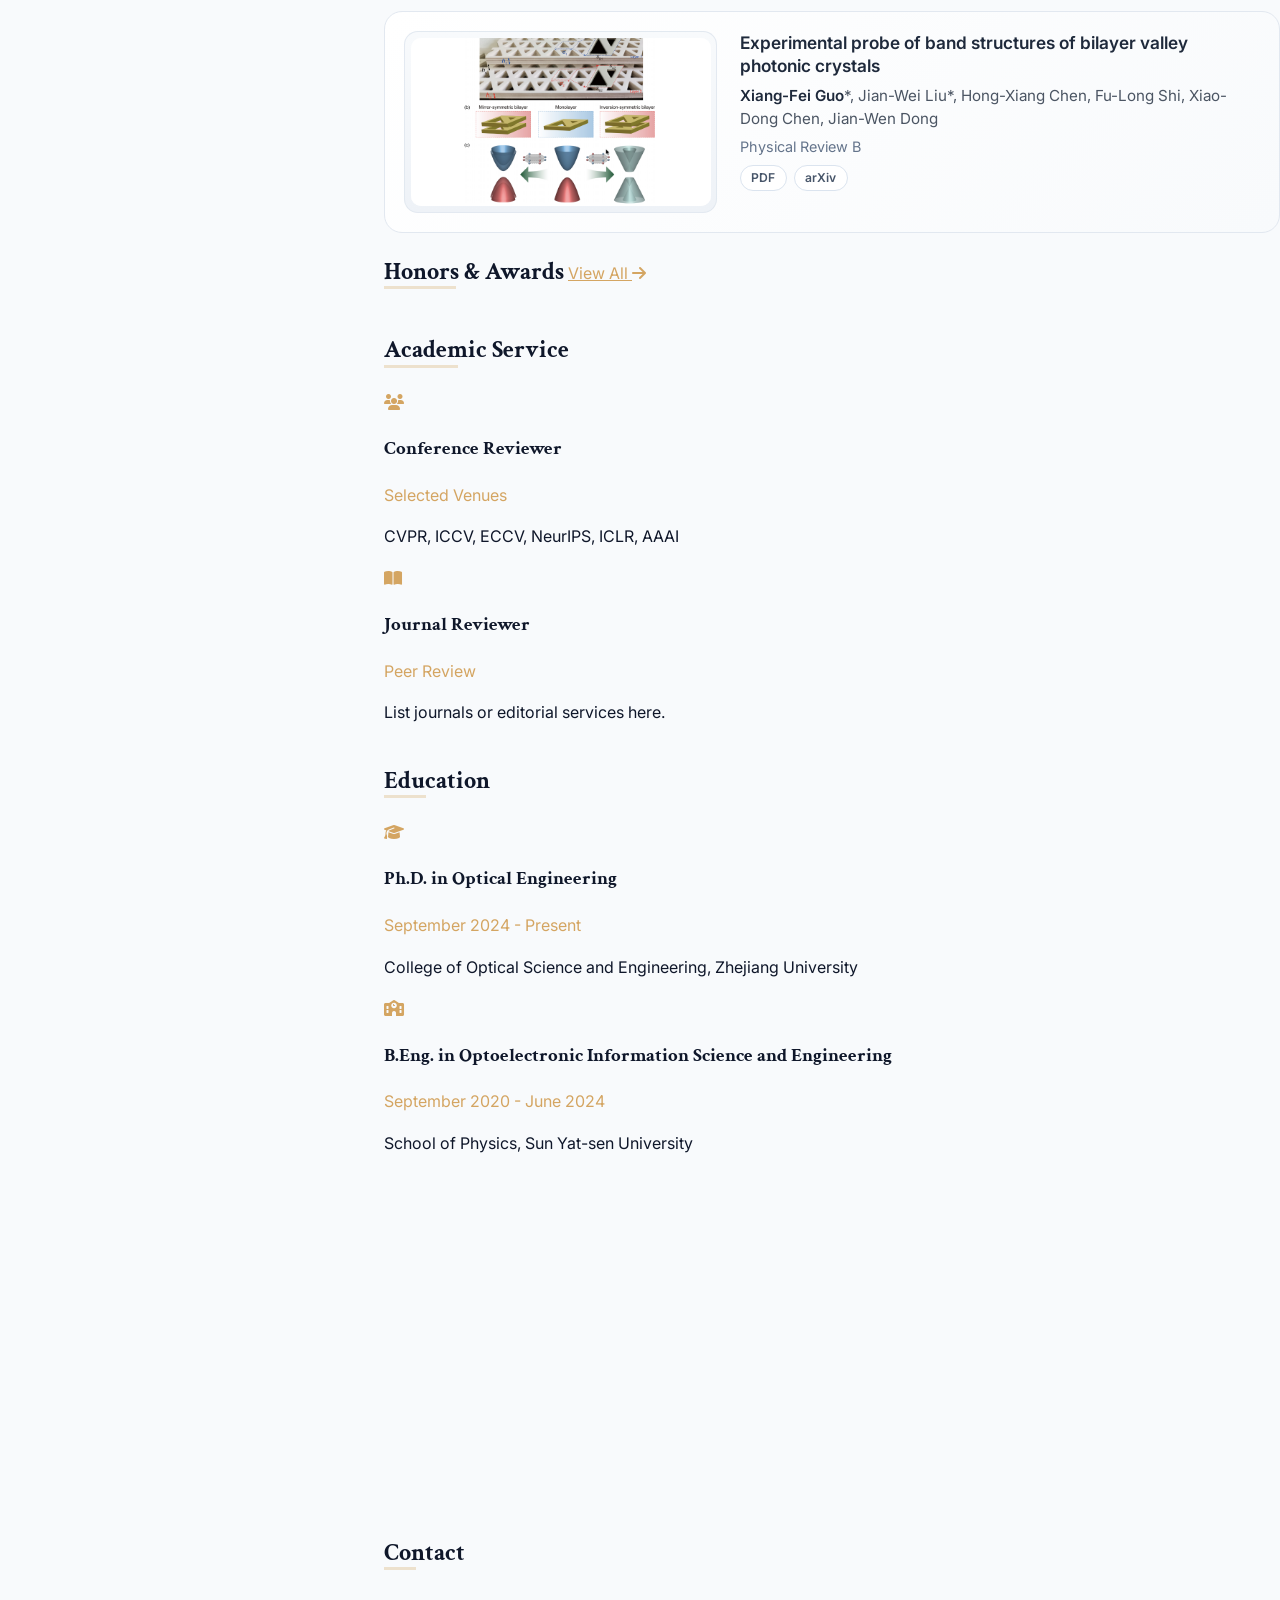
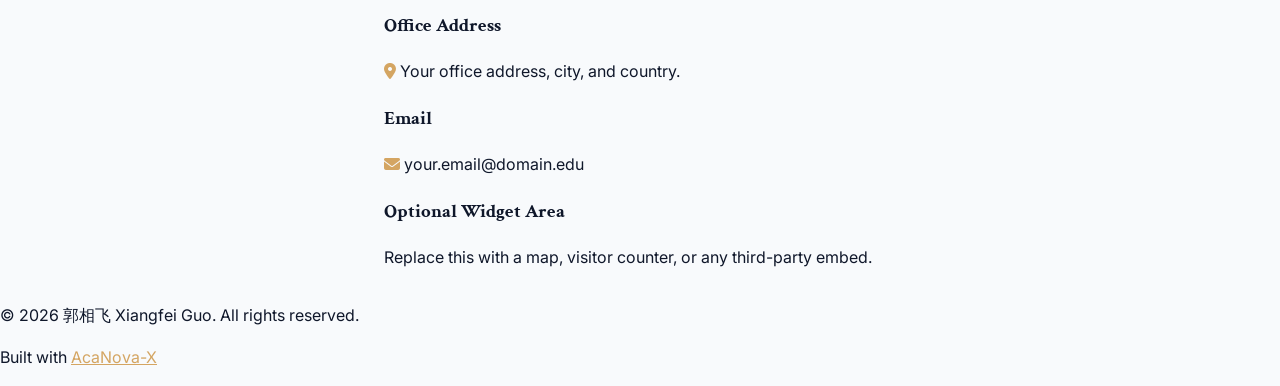
==== commit e11b490f: "Narrow site layout for improved readability" ====
--- a/index.html
+++ b/index.html
@@ -34,7 +34,7 @@
 </head>
 <body class="bg-background text-foreground antialiased font-sans">
     <nav class="top-nav glass fixed top-0 left-0 right-0 z-50 transition-all duration-300">
-        <div class="max-w-7xl mx-auto px-4 sm:px-6 lg:px-8">
+        <div class="max-w-[1180px] mx-auto px-4 sm:px-6 lg:px-8">
             <div class="flex justify-between items-center h-16 lg:h-20">
                 <div class="flex-shrink-0">
                     <a href="#" class="text-xl lg:text-2xl font-serif font-semibold text-primary hover:text-accent transition-colors duration-200">
@@ -70,7 +70,7 @@
     </nav>
 
     <main class="min-h-screen pt-20 lg:pt-28 pb-12">
-        <div class="w-full max-w-[1480px] mx-auto px-4 sm:px-6 lg:px-8">
+        <div class="w-full max-w-[1180px] mx-auto px-4 sm:px-6 lg:px-8">
             <div class="grid-layout">
                 <div class="profile-column">
                     <div class="profile-card sticky top-24">
@@ -291,7 +291,7 @@
     </main>
 
     <footer class="border-t border-neutral-200 py-8 mt-12 bg-neutral-50">
-        <div class="max-w-[90rem] mx-auto px-4 text-center text-neutral-500 text-sm">
+        <div class="max-w-[1180px] mx-auto px-4 text-center text-neutral-500 text-sm">
             <p>&copy; <span id="current-year"></span> 郭相飞 Xiangfei Guo. All rights reserved.</p>
             <p class="mt-2">Built with <a href="https://github.com/yihangtao/AcaNova-X" target="_blank" rel="noopener noreferrer" class="text-accent hover:underline font-medium">AcaNova-X</a></p>
         </div>
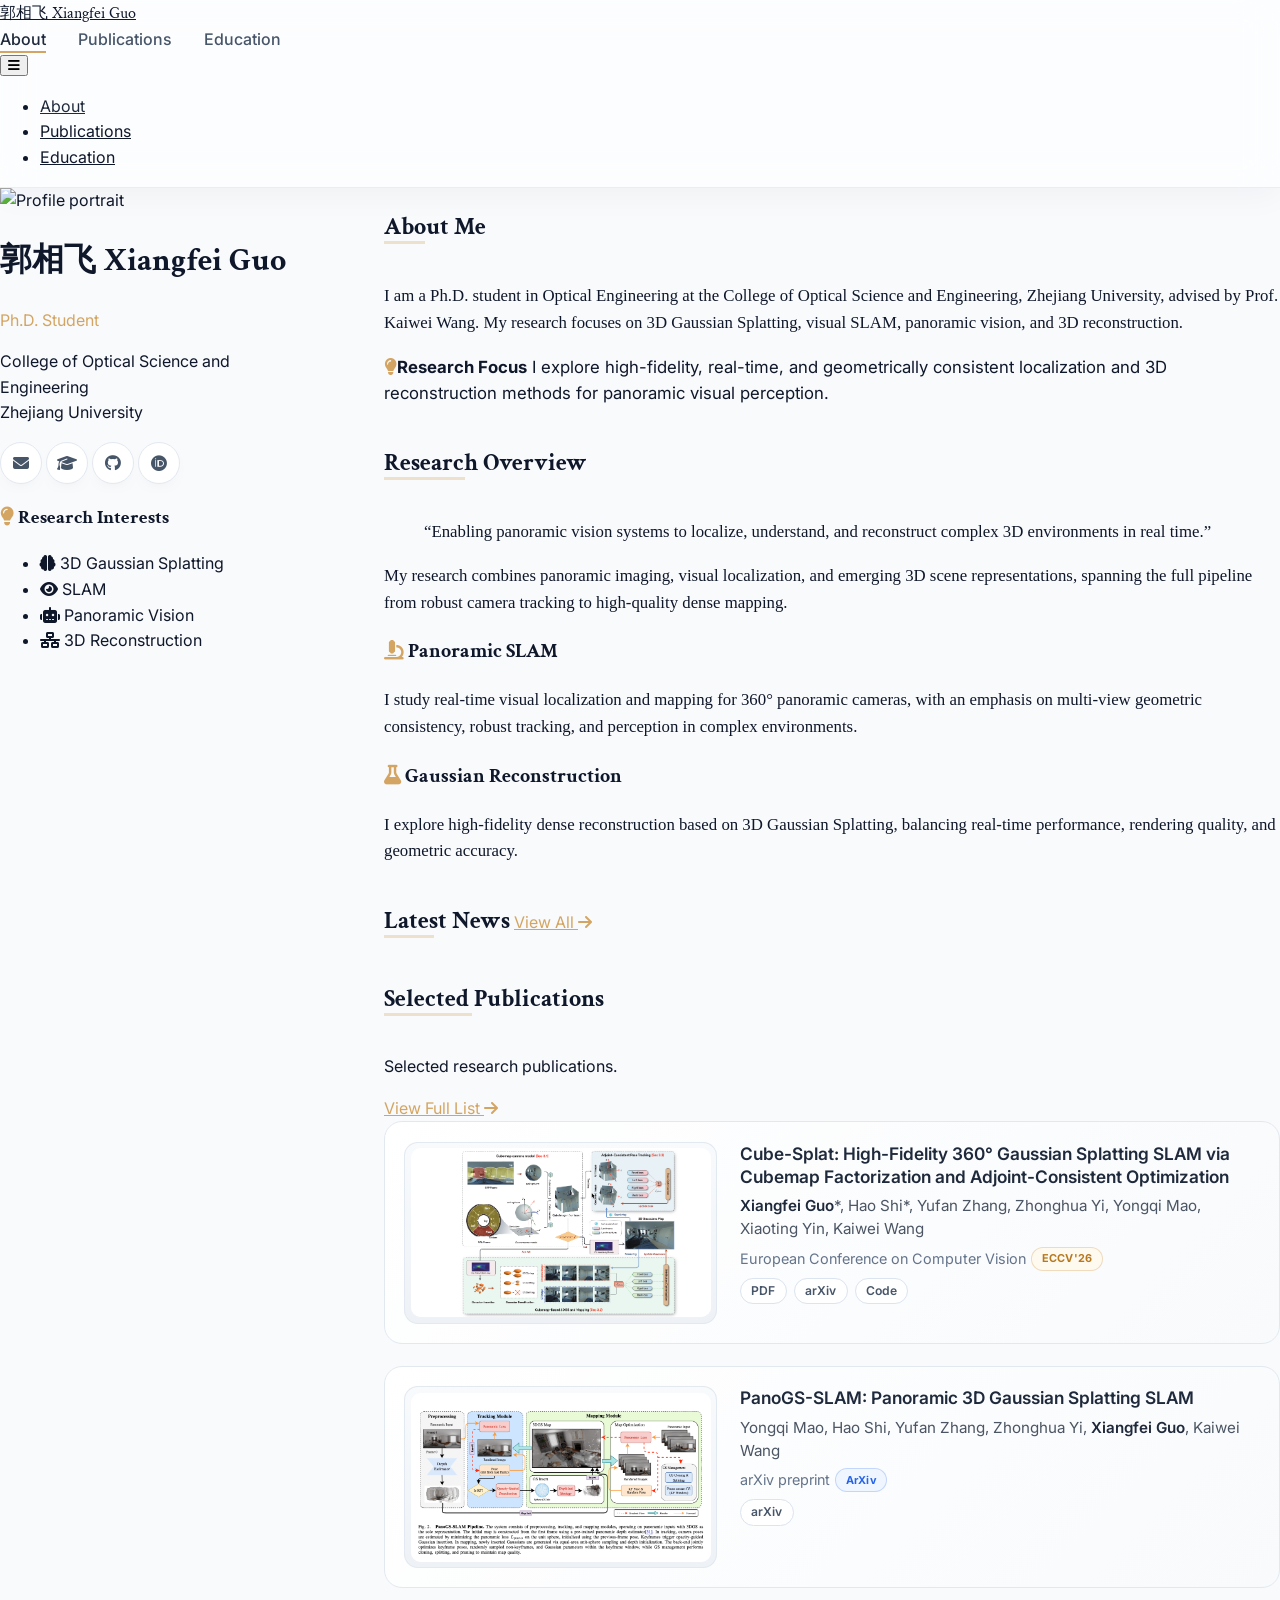
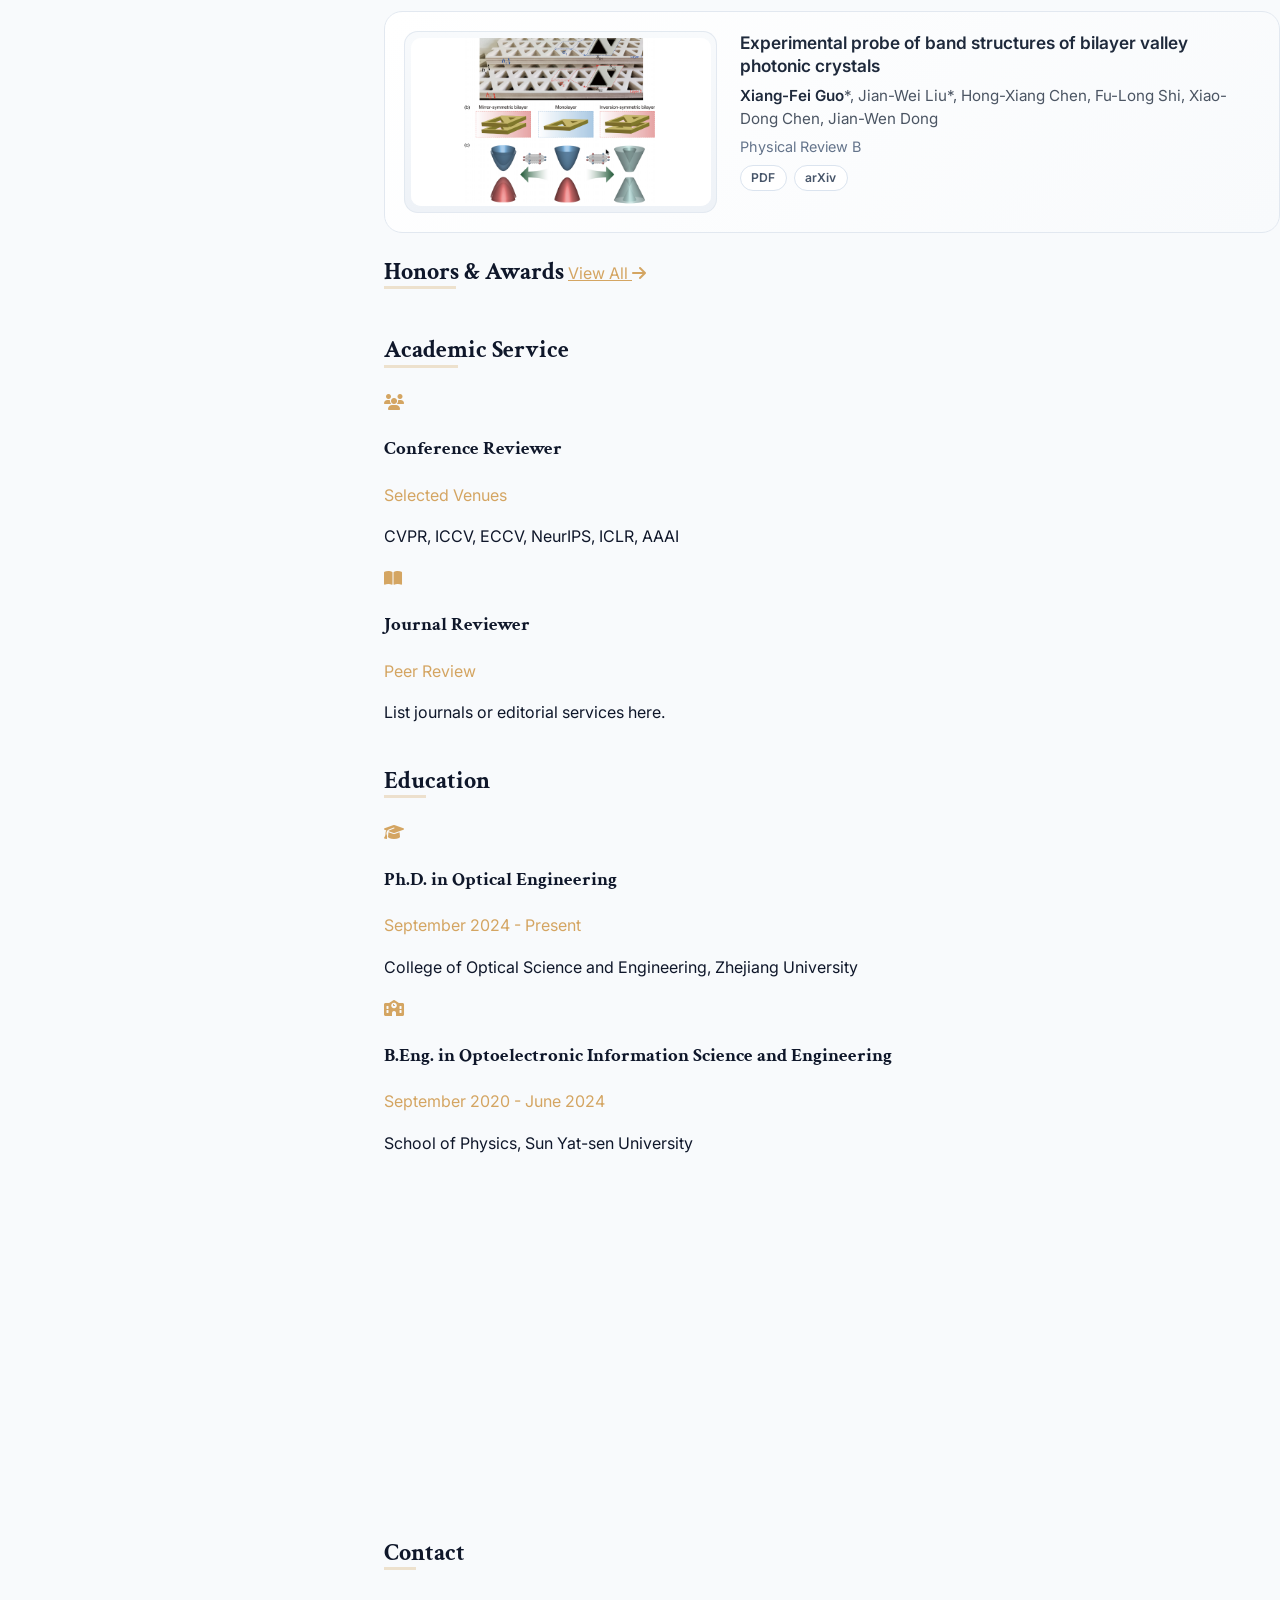
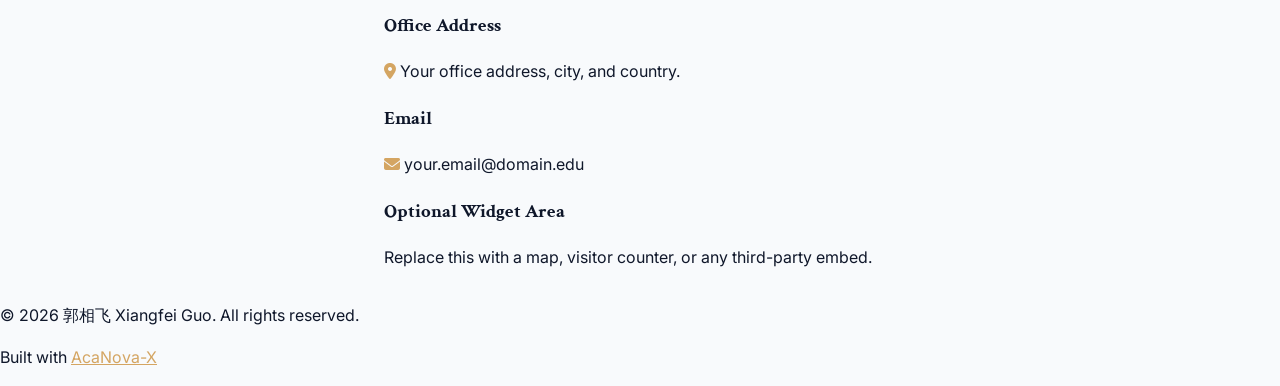
==== commit 02ba99ca: "Add staggered reveals and frosted navigation" ====
--- a/index.html
+++ b/index.html
@@ -8,7 +8,8 @@
     <link rel="preconnect" href="https://fonts.googleapis.com">
     <link rel="preconnect" href="https://fonts.gstatic.com" crossorigin>
     <link href="https://fonts.googleapis.com/css2?family=Crimson+Text:ital,wght@0,400;0,600;0,700;1,400&family=Inter:wght@300;400;500;600;700&display=swap" rel="stylesheet">
-    <link rel="stylesheet" href="styles.css?v=20261001-3">
+    <script>document.documentElement.classList.add('js');</script>
+    <link rel="stylesheet" href="styles.css?v=20261001-4">
     <link rel="stylesheet" href="https://cdnjs.cloudflare.com/ajax/libs/font-awesome/6.4.0/css/all.min.css">
     <script src="https://cdn.tailwindcss.com"></script>
     <script>
@@ -297,6 +298,6 @@
         </div>
     </footer>
 
-    <script src="script.js?v=20261001-3"></script>
+    <script src="script.js?v=20261001-4"></script>
 </body>
 </html>
--- a/styles.css
+++ b/styles.css
@@ -25,16 +25,25 @@
 }
 
 .glass {
-    background: rgba(255, 255, 255, 0.85);
-    backdrop-filter: blur(12px);
-    -webkit-backdrop-filter: blur(12px);
-    border-bottom: 1px solid rgba(255, 255, 255, 0.3);
-    box-shadow: 0 4px 30px rgba(0, 0, 0, 0.03);
+    background: rgba(255, 255, 255, 0.62);
+    backdrop-filter: blur(18px) saturate(150%);
+    -webkit-backdrop-filter: blur(18px) saturate(150%);
+    border-bottom: 1px solid rgba(255, 255, 255, 0.5);
 }
 
 .top-nav {
-    background: rgba(255, 255, 255, 0.92);
-    border-bottom: 1px solid #e2e8f0;
+    background: rgba(255, 255, 255, 0.62);
+    backdrop-filter: blur(18px) saturate(150%);
+    -webkit-backdrop-filter: blur(18px) saturate(150%);
+    border-bottom: 1px solid rgba(226, 232, 240, 0.72);
+    box-shadow: 0 8px 30px rgba(15, 23, 42, 0.04);
+    transition: background-color 0.3s ease, box-shadow 0.3s ease, border-color 0.3s ease;
+}
+
+.top-nav.is-scrolled {
+    background: rgba(255, 255, 255, 0.78);
+    border-bottom-color: rgba(203, 213, 225, 0.78);
+    box-shadow: 0 10px 35px rgba(15, 23, 42, 0.08);
 }
 
 .nav-links {
@@ -90,6 +99,44 @@
 
 section {
     position: relative;
+}
+
+.js .profile-card,
+.js .content-column > section:not(.hidden) {
+    opacity: 0;
+    transform: translateY(22px);
+    filter: blur(4px);
+    transition:
+        opacity 0.65s cubic-bezier(0.22, 1, 0.36, 1),
+        transform 0.65s cubic-bezier(0.22, 1, 0.36, 1),
+        filter 0.65s cubic-bezier(0.22, 1, 0.36, 1);
+    transition-delay: var(--reveal-delay, 0ms);
+    will-change: opacity, transform, filter;
+}
+
+.js .profile-card.reveal-visible,
+.js .content-column > section:not(.hidden).reveal-visible {
+    opacity: 1;
+    transform: translateY(0);
+    filter: blur(0);
+}
+
+@media (prefers-reduced-motion: reduce) {
+    html {
+        scroll-behavior: auto !important;
+    }
+
+    .js .profile-card,
+    .js .content-column > section:not(.hidden) {
+        opacity: 1;
+        transform: none;
+        filter: none;
+        transition: none;
+    }
+
+    .top-nav {
+        transition: none;
+    }
 }
 
 .section-header h2,
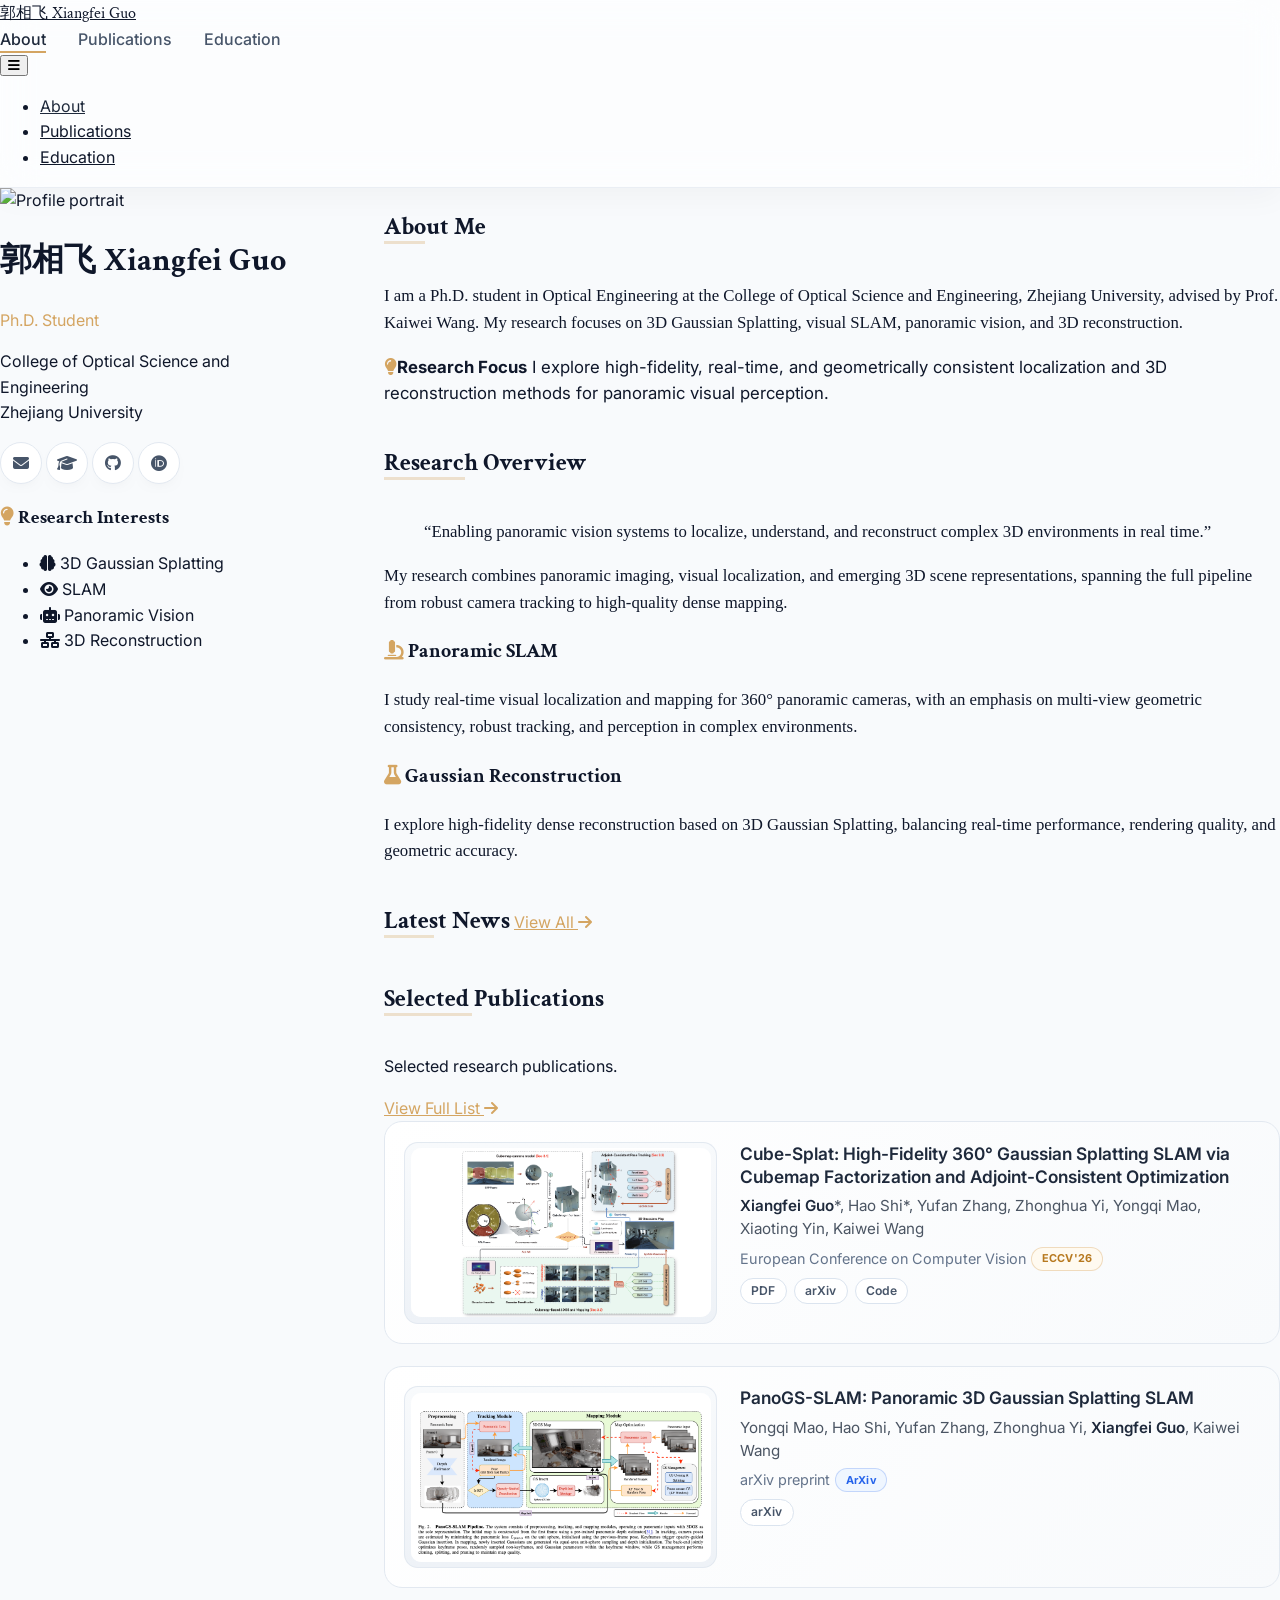
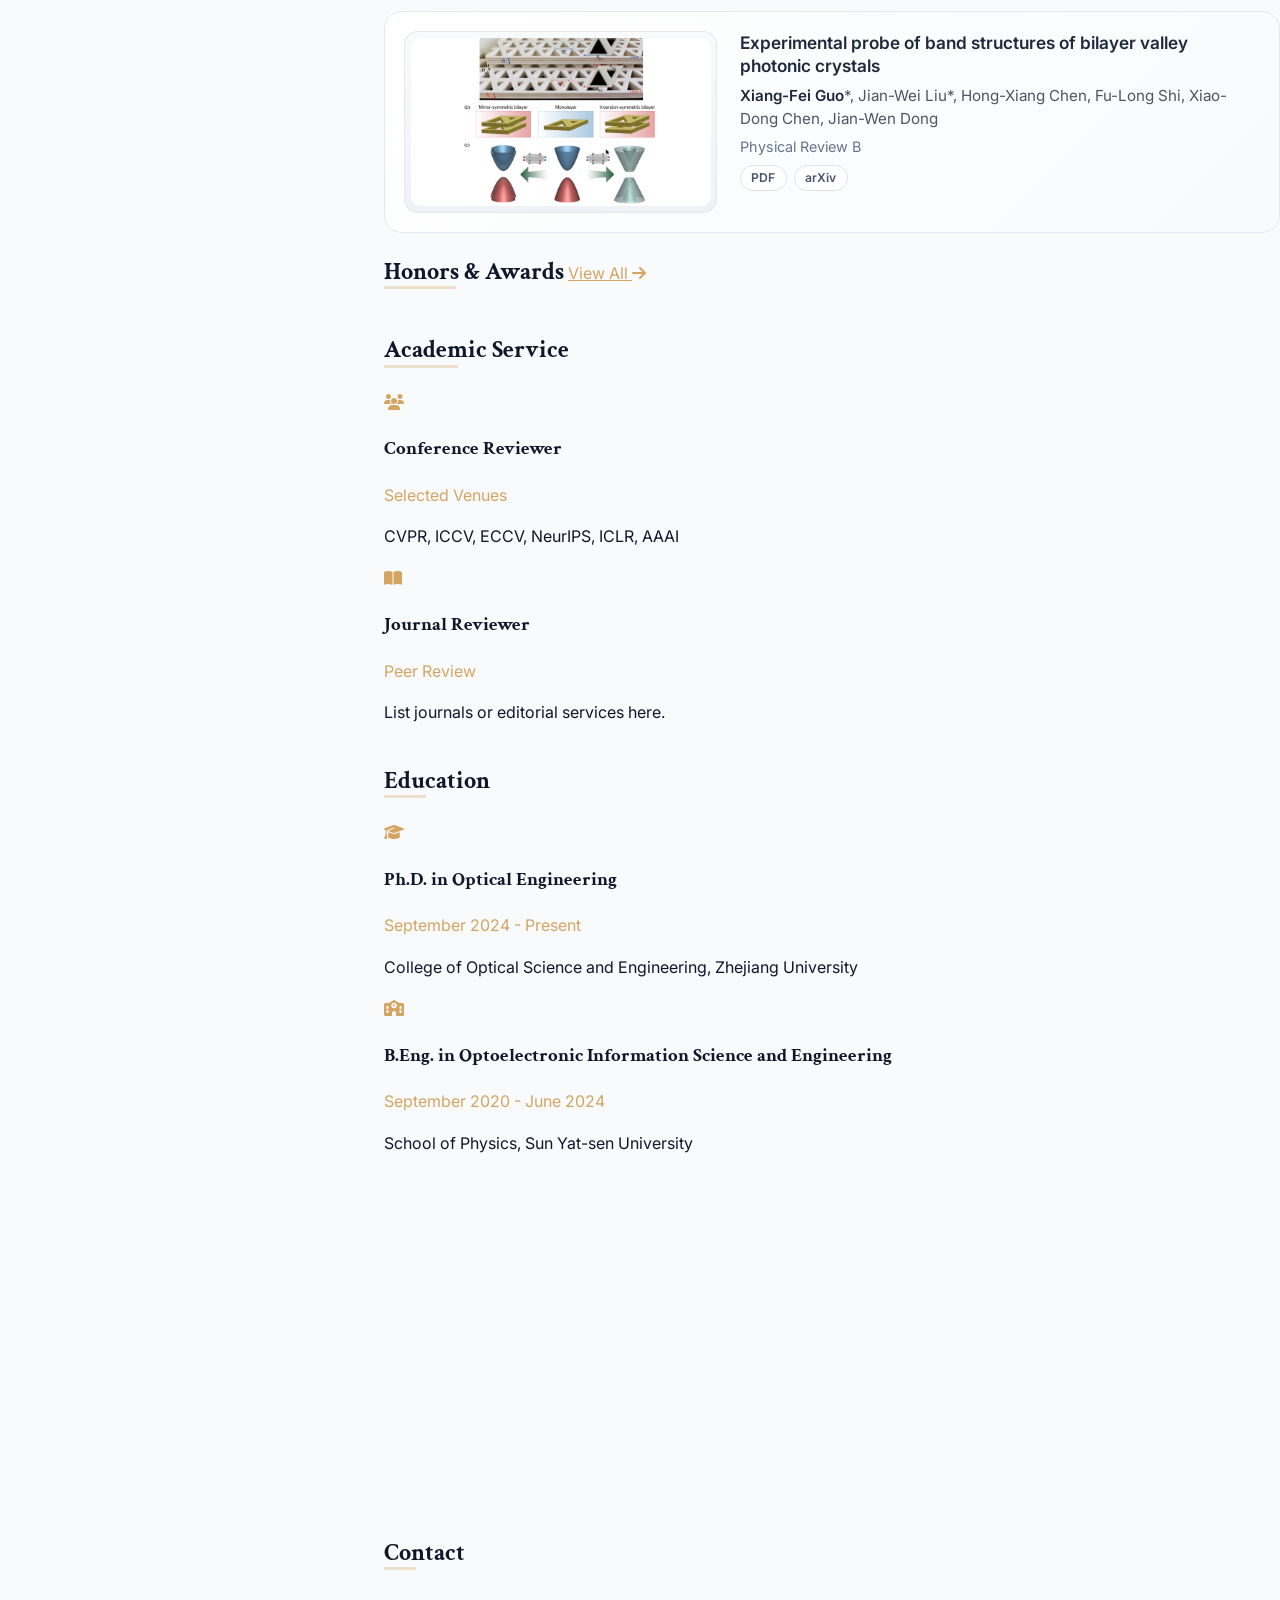
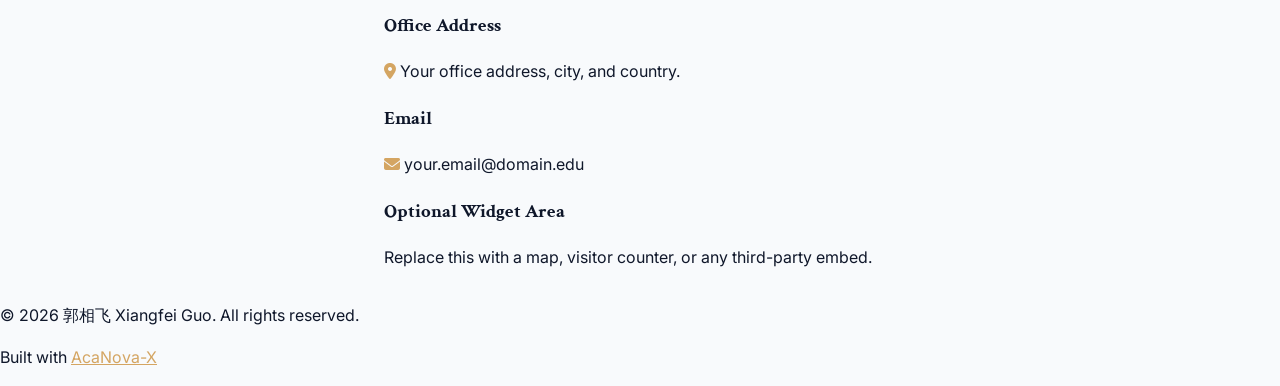
==== commit 47d09ff2: "Run all reveal animations on initial load" ====
--- a/index.html
+++ b/index.html
@@ -298,6 +298,6 @@
         </div>
     </footer>
 
-    <script src="script.js?v=20261001-4"></script>
+    <script src="script.js?v=20261001-5"></script>
 </body>
 </html>
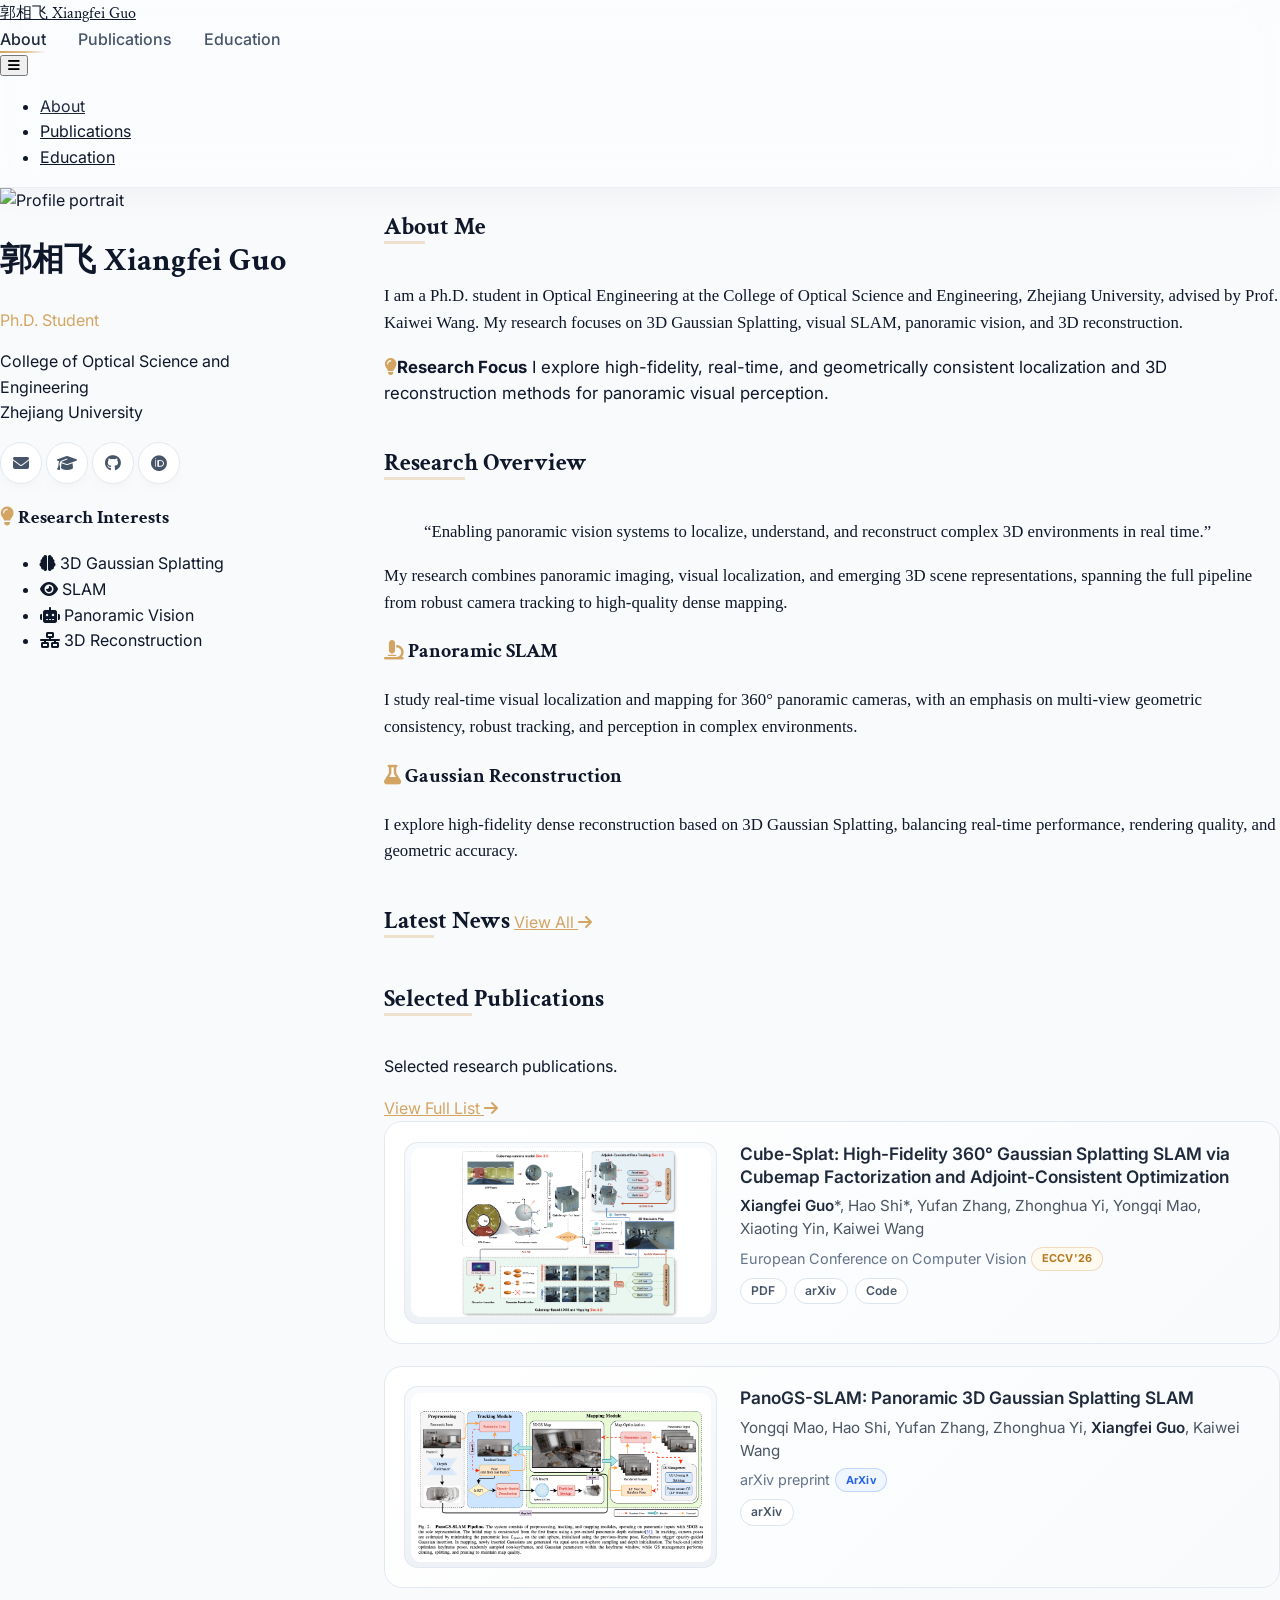
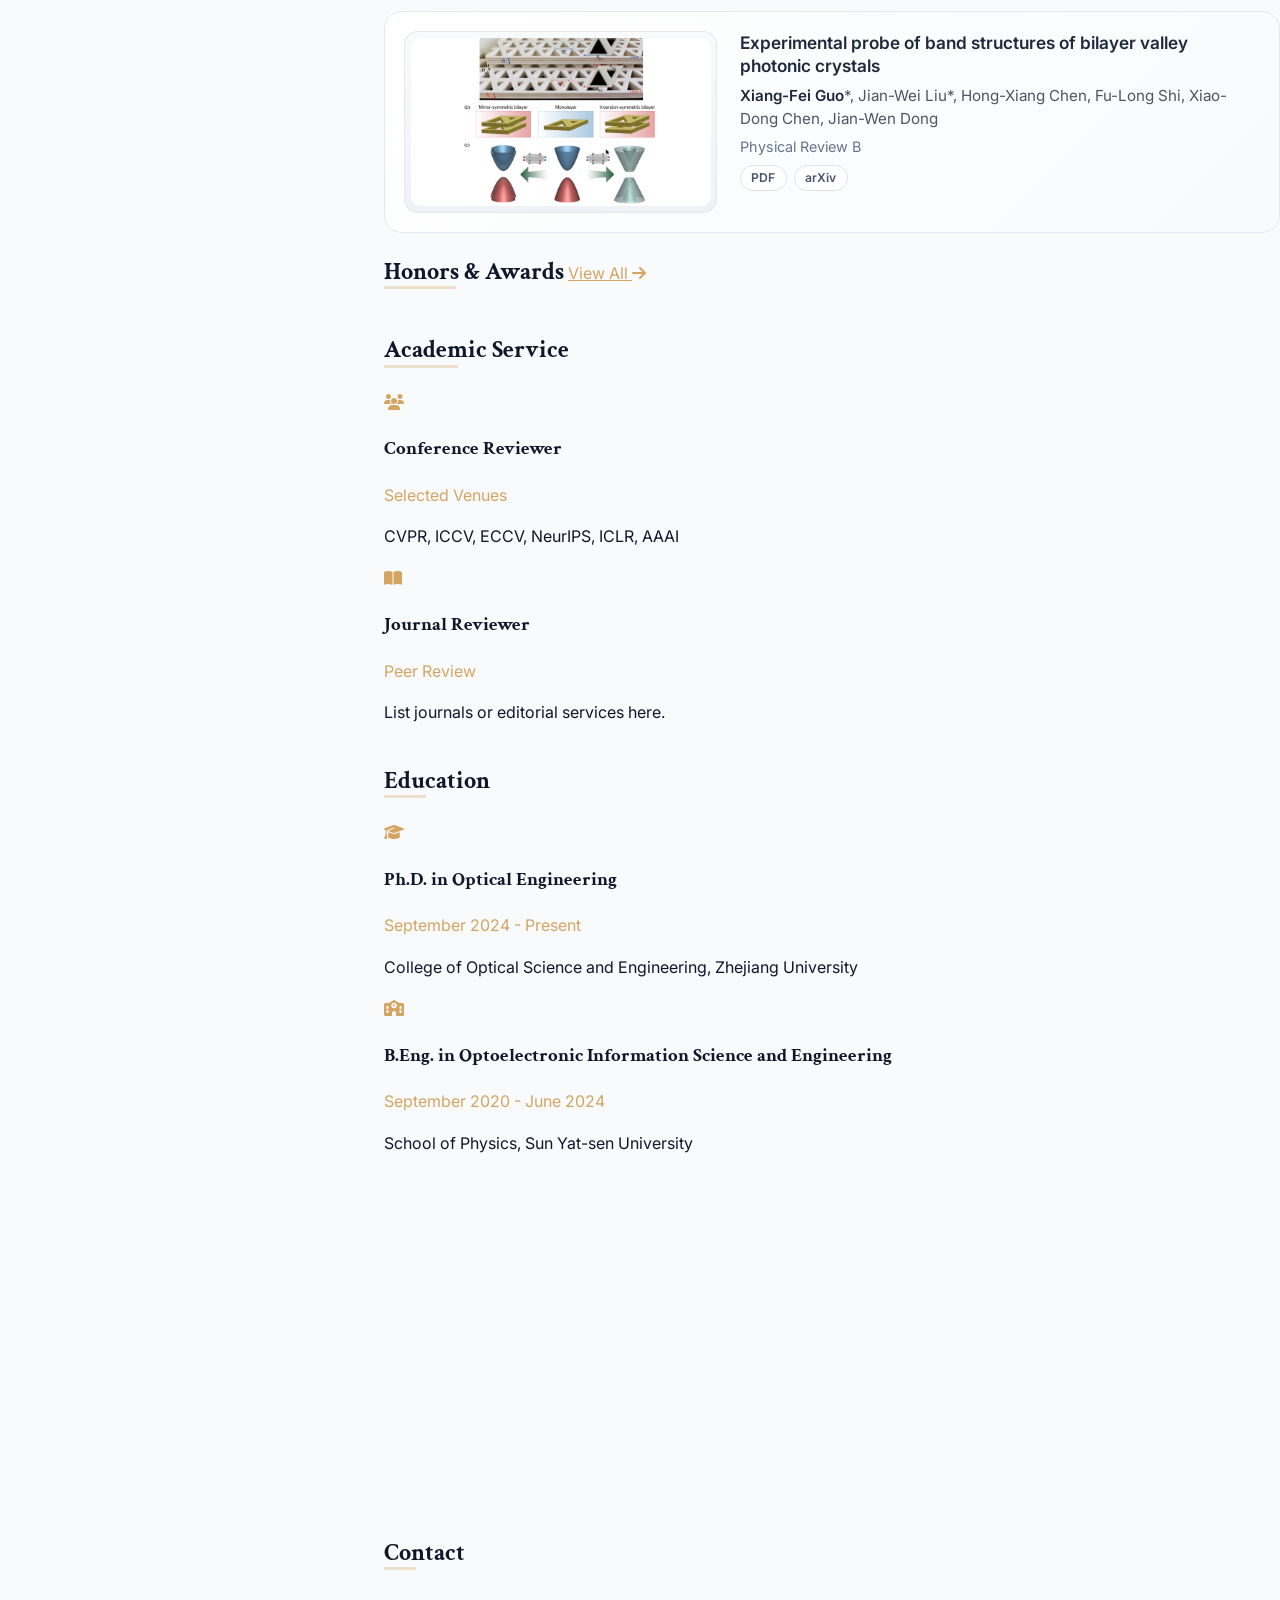
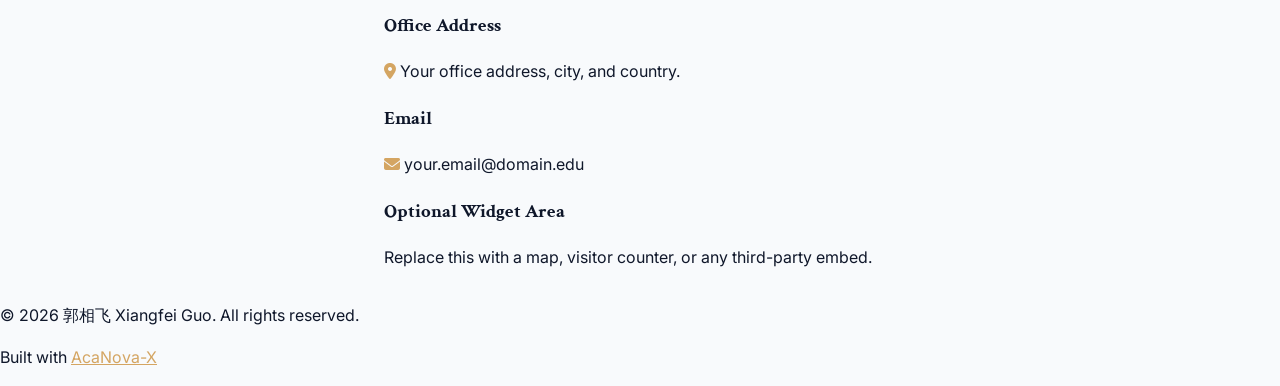
==== commit 4822ea73: "Refine translucent nav and gradient underline" ====
--- a/index.html
+++ b/index.html
@@ -9,7 +9,7 @@
     <link rel="preconnect" href="https://fonts.gstatic.com" crossorigin>
     <link href="https://fonts.googleapis.com/css2?family=Crimson+Text:ital,wght@0,400;0,600;0,700;1,400&family=Inter:wght@300;400;500;600;700&display=swap" rel="stylesheet">
     <script>document.documentElement.classList.add('js');</script>
-    <link rel="stylesheet" href="styles.css?v=20261001-4">
+    <link rel="stylesheet" href="styles.css?v=20261001-5">
     <link rel="stylesheet" href="https://cdnjs.cloudflare.com/ajax/libs/font-awesome/6.4.0/css/all.min.css">
     <script src="https://cdn.tailwindcss.com"></script>
     <script>
--- a/styles.css
+++ b/styles.css
@@ -25,14 +25,14 @@
 }
 
 .glass {
-    background: rgba(255, 255, 255, 0.62);
+    background: rgba(255, 255, 255, 0.42);
     backdrop-filter: blur(18px) saturate(150%);
     -webkit-backdrop-filter: blur(18px) saturate(150%);
     border-bottom: 1px solid rgba(255, 255, 255, 0.5);
 }
 
 .top-nav {
-    background: rgba(255, 255, 255, 0.62);
+    background: rgba(255, 255, 255, 0.42);
     backdrop-filter: blur(18px) saturate(150%);
     -webkit-backdrop-filter: blur(18px) saturate(150%);
     border-bottom: 1px solid rgba(226, 232, 240, 0.72);
@@ -41,7 +41,7 @@
 }
 
 .top-nav.is-scrolled {
-    background: rgba(255, 255, 255, 0.78);
+    background: rgba(255, 255, 255, 0.56);
     border-bottom-color: rgba(203, 213, 225, 0.78);
     box-shadow: 0 10px 35px rgba(15, 23, 42, 0.08);
 }
@@ -79,7 +79,12 @@
     height: 2px;
     bottom: -4px;
     left: 0;
-    background-color: #d4a562;
+    background: linear-gradient(
+        90deg,
+        #d4a562 0%,
+        rgba(212, 165, 98, 0.72) 55%,
+        rgba(212, 165, 98, 0) 100%
+    );
     transition: width 0.3s ease;
 }
 
